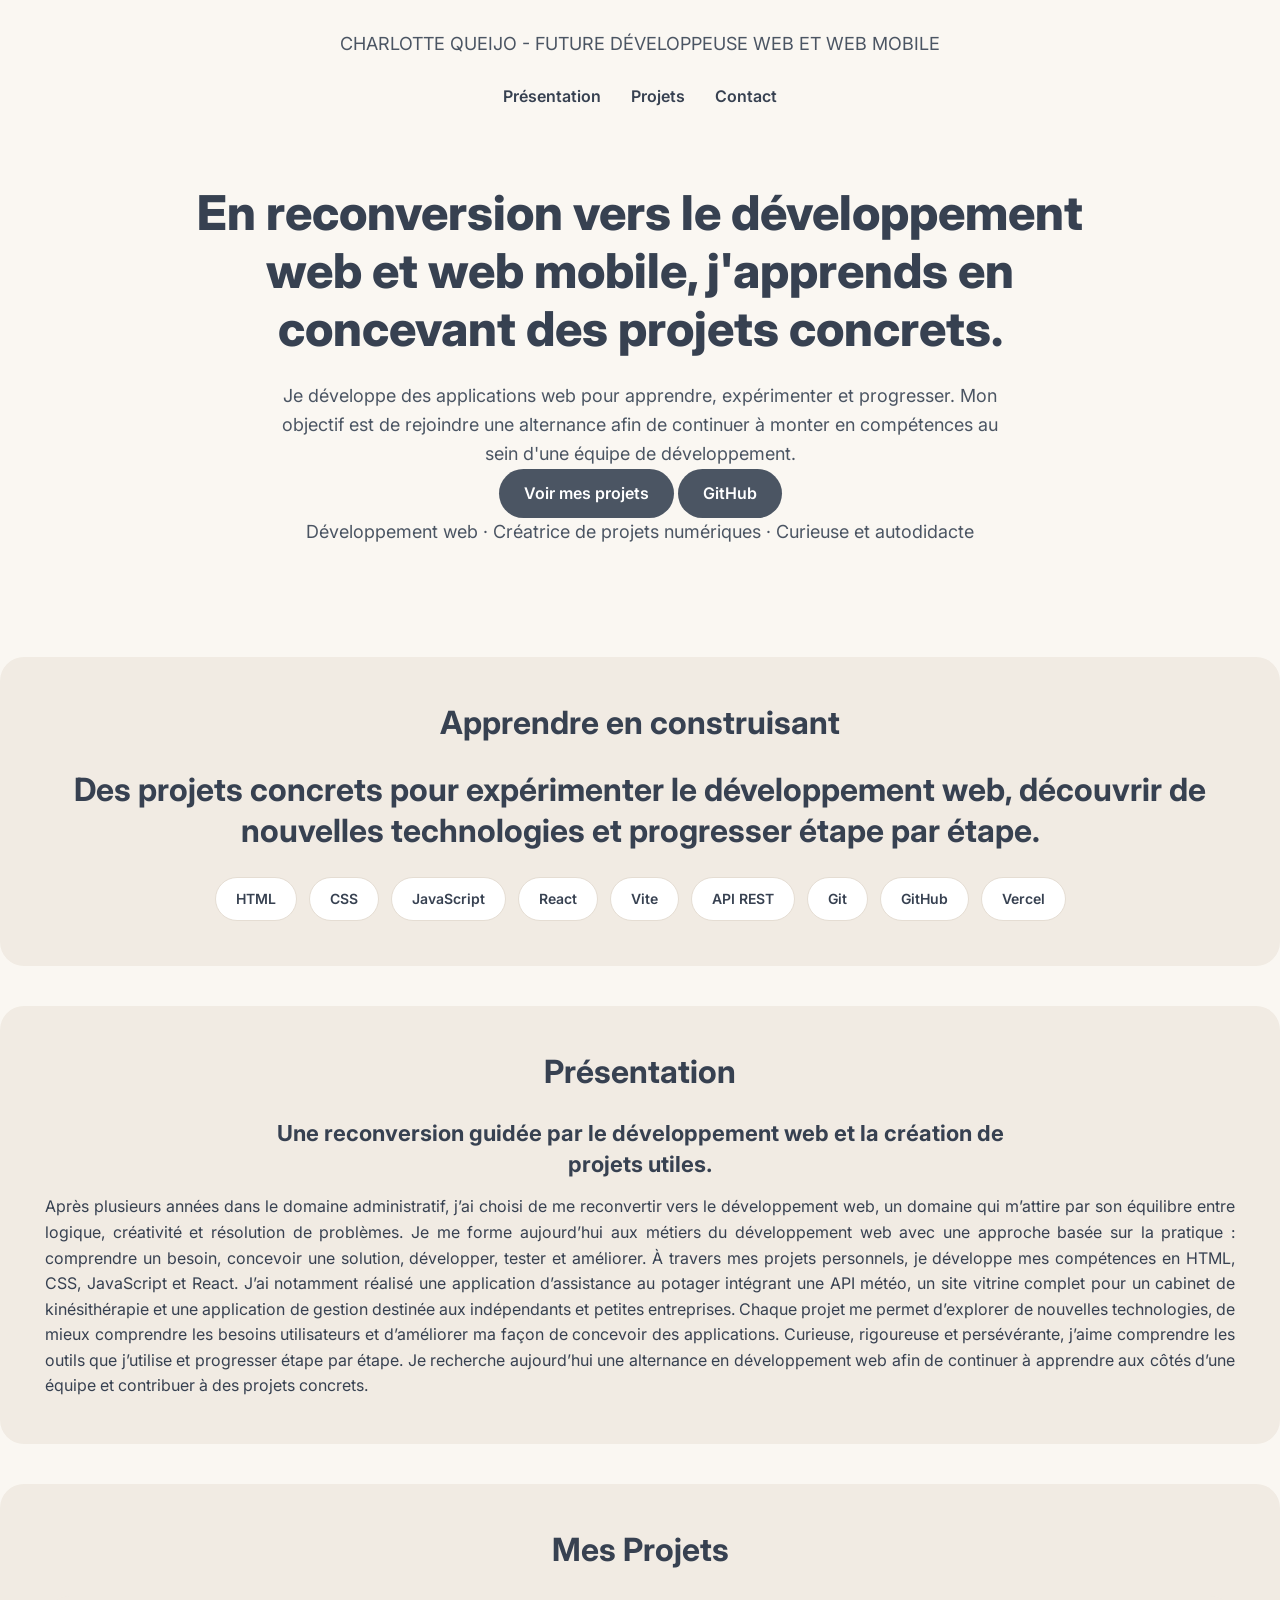
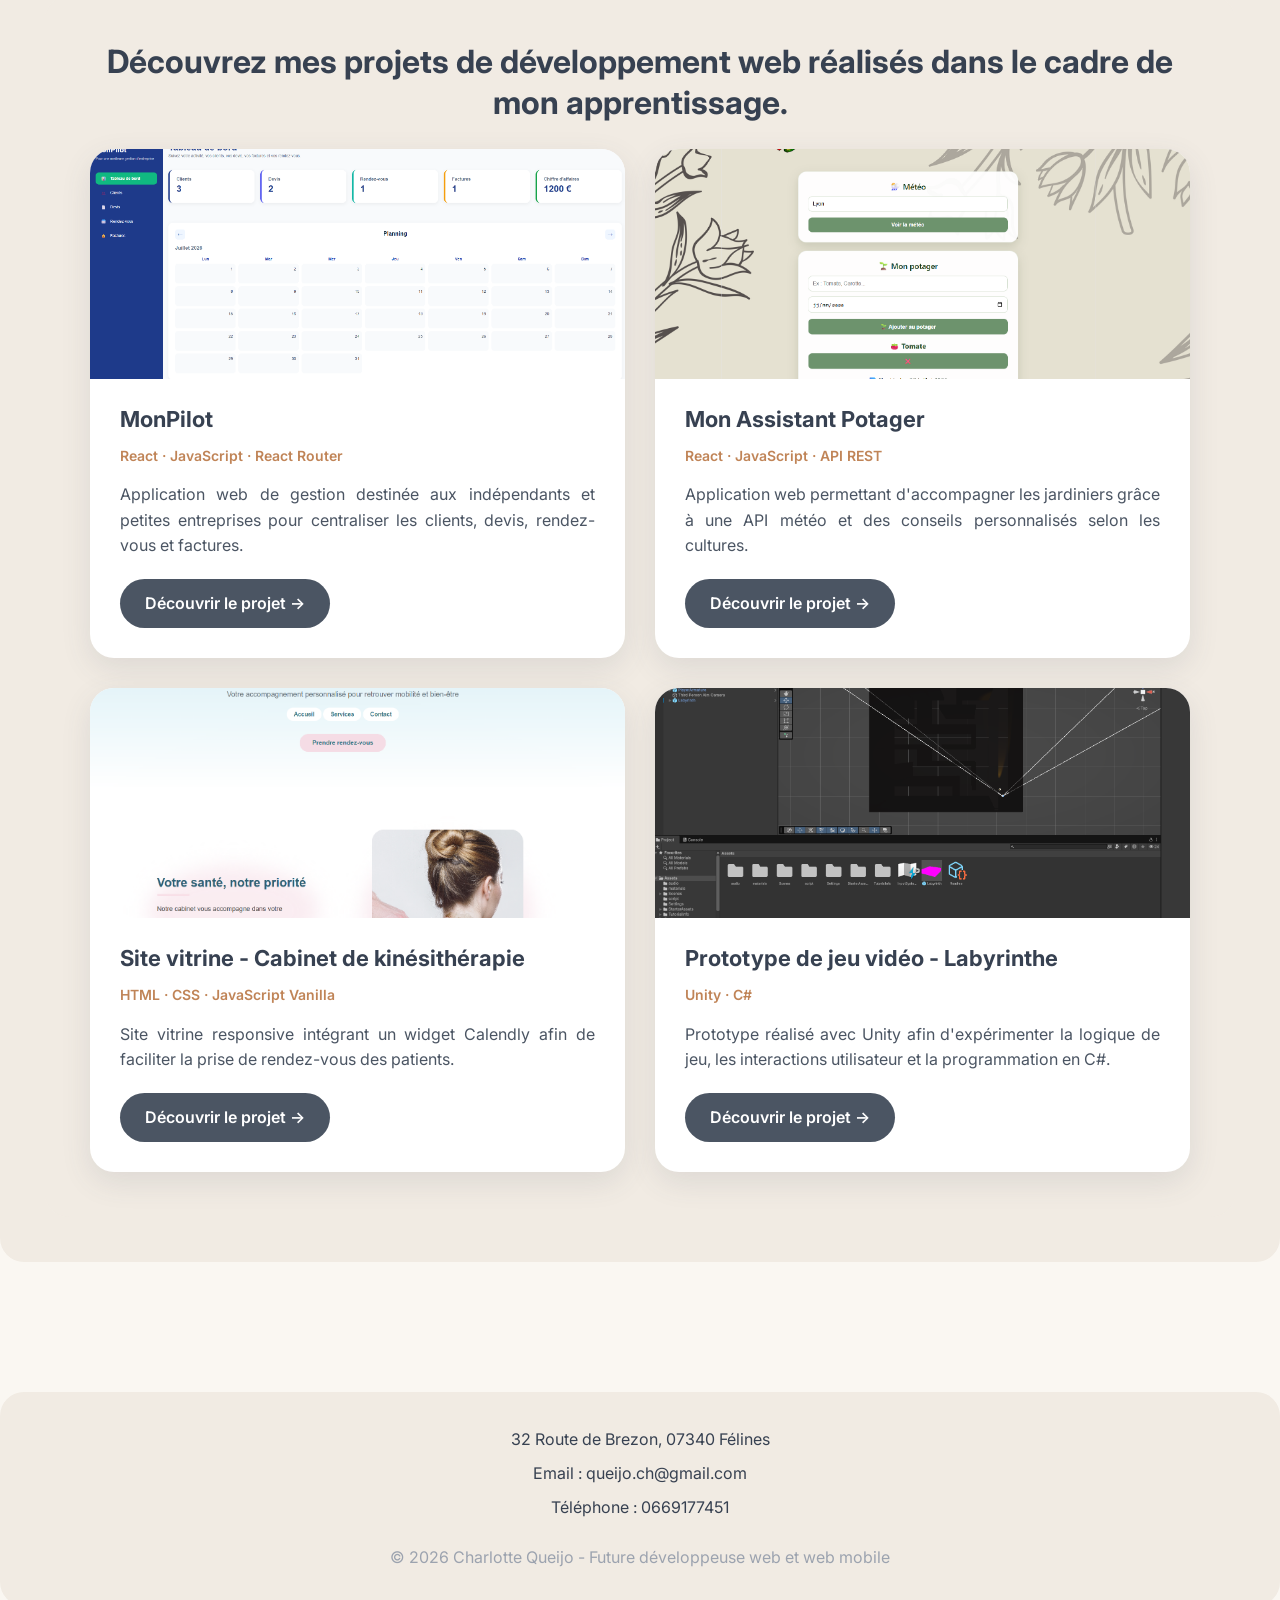
==== index.html @ d86f6876 "Création du portfolio développeuse web" ====
<!doctype html>

<html lang="fr">
  <head>
    <meta charset="UTF-8" />

    <meta name="viewport" content="width=device-width, initial-scale=1.0" />

    <link rel="preconnect" href="https://fonts.googleapis.com" />

    <link rel="preconnect" href="https://fonts.gstatic.com" crossorigin />

    <link
      href="https://fonts.googleapis.com/css2?family=Inter:wght@400;500;600;700;800&display=swap"
      rel="stylesheet"
    />

    <link rel="stylesheet" href="css/style.css" />

    <title>Charlotte Queijo | Développeuse web et web mobile</title>
  </head>

  <body>
    <header>
      <div class="container">
        <p>CHARLOTTE QUEIJO - FUTURE DÉVELOPPEUSE WEB ET WEB MOBILE</p>

        <nav>
          <a href="#presentation">Présentation</a>

          <a href="#projets">Projets</a>

          <a href="#contact">Contact</a>
        </nav>

        <h1>
          En reconversion vers le développement web et web mobile, j'apprends en
          concevant des projets concrets.
        </h1>

        <p>
          Je développe des applications web pour apprendre, expérimenter et
          progresser. Mon objectif est de rejoindre une alternance afin de
          continuer à monter en compétences au sein d'une équipe de
          développement.
        </p>

        <div>
          <a href="#projets" class="button"> Voir mes projets </a>

          <a href="https://github.com/queijoch-max" class="button"> GitHub </a>
        </div>

        <p>
          Développement web · Créatrice de projets numériques · Curieuse et
          autodidacte
        </p>
      </div>
    </header>

    <main>
      <section class="section">
        <h2>Apprendre en construisant</h2>

        <h2>
          Des projets concrets pour expérimenter le développement web, découvrir
          de nouvelles technologies et progresser étape par étape.
        </h2>

        <div class="skills">
          <span class="skill">HTML</span>
    <span class="skill">CSS</span>
    <span class="skill">JavaScript</span>
    <span class="skill">React</span>
    <span class="skill">Vite</span>
    <span class="skill">API REST</span>
    <span class="skill">Git</span>
    <span class="skill">GitHub</span>
    <span class="skill">Vercel</span>
        </div>
      </section>

      <section id="presentation" class="section">
        <h2>Présentation</h2>

        <h3>
          Une reconversion guidée par le développement web et la création de
          projets utiles.
        </h3>

        <p>
          Après plusieurs années dans le domaine administratif, j’ai choisi de me reconvertir vers le développement web, un domaine qui m’attire par son équilibre entre logique, créativité et résolution de problèmes.

Je me forme aujourd’hui aux métiers du développement web avec une approche basée sur la pratique : comprendre un besoin, concevoir une solution, développer, tester et améliorer.

À travers mes projets personnels, je développe mes compétences en HTML, CSS, JavaScript et React. J’ai notamment réalisé une application d’assistance au potager intégrant une API météo, un site vitrine complet pour un cabinet de kinésithérapie et une application de gestion destinée aux indépendants et petites entreprises.

Chaque projet me permet d’explorer de nouvelles technologies, de mieux comprendre les besoins utilisateurs et d’améliorer ma façon de concevoir des applications.

Curieuse, rigoureuse et persévérante, j’aime comprendre les outils que j’utilise et progresser étape par étape. Je recherche aujourd’hui une alternance en développement web afin de continuer à apprendre aux côtés d’une équipe et contribuer à des projets concrets.
        </p>
      </section>

      <section id="projets" class="section">
        <h2>Mes Projets</h2>


      <div class="projects">

  <section class="section-cartes">

    <h2>Découvrez mes projets de développement web réalisés dans le cadre de
          mon apprentissage.</h2>

    <div class="grille-cartes">

      <!-- ========================= -->
      <!-- MONPILOT -->
      <!-- ========================= -->

      <article class="carte">

        <img
          src="images/monpilot.png"
          alt="Capture d'écran de MonPilot"
          class="carte-image"
        />

        <h3>MonPilot</h3>

        <h4>
          React · JavaScript · React Router
        </h4>

        <p>
          Application web de gestion destinée aux indépendants et petites
          entreprises pour centraliser les clients, devis, rendez-vous et
          factures.
        </p>

        <a href="monpilot.html" class="button">
          Découvrir le projet →
        </a>

      </article>


      <!-- ========================= -->
      <!-- ASSISTANT POTAGER -->
      <!-- ========================= -->

      <article class="carte">

        <img
          src="images/monassistantpotager.png"
          alt="Capture d'écran de Mon Assistant Potager"
          class="carte-image"
        />

        <h3>Mon Assistant Potager</h3>

        <h4>
          React · JavaScript · API REST
        </h4>

        <p>
          Application web permettant d'accompagner les jardiniers grâce à une
          API météo et des conseils personnalisés selon les cultures.
        </p>

        <a href="assistantpotager.html" class="button">
          Découvrir le projet →
        </a>

      </article>


      <!-- ========================= -->
      <!-- SITE KINÉ -->
      <!-- ========================= -->

      <article class="carte">

        <img
          src="images/sitekine.png"
          alt="Capture d'écran du site vitrine du cabinet de kinésithérapie"
          class="carte-image"
        />

        <h3>Site vitrine - Cabinet de kinésithérapie</h3>

        <h4>
          HTML · CSS · JavaScript Vanilla
        </h4>

        <p>
          Site vitrine responsive intégrant un widget Calendly afin de faciliter
          la prise de rendez-vous des patients.
        </p>

        <a href="sitekine.html" class="button">
          Découvrir le projet →
        </a>

      </article>


      <!-- ========================= -->
      <!-- UNITY -->
      <!-- ========================= -->

      <article class="carte">

        <img
          src="images/jeulabyrinthe.png"
          alt="Capture d'écran du prototype de jeu vidéo Unity"
          class="carte-image"
        />

        <h3>Prototype de jeu vidéo - Labyrinthe</h3>

        <h4>
          Unity · C#
        </h4>

        <p>
          Prototype réalisé avec Unity afin d'expérimenter la logique de jeu,
          les interactions utilisateur et la programmation en C#.
        </p>

        <a href="prototypejeuvideounity.html" class="button">
          Découvrir le projet →
        </a>

      </article>

    </div>

  </section>

</div>
    </main>

    <footer id="contact">
      <div class="footer-contact">
        <p>32 Route de Brezon, 07340 Félines</p>

        <p>Email : queijo.ch@gmail.com</p>

        <p>Téléphone : 0669177451</p>
      </div>

      <div class="footer-info">
        <p>© 2026 Charlotte Queijo - Future développeuse web et web mobile</p>
      </div>
    </footer>

    <script src="js/script.js"></script>
  </body>
</html>
---- css/style.css ----
/* ==============================
   VARIABLES - BEIGE MODERNE
============================== */

:root {
  --background: #faf7f2;

  --section: #f1ebe3;

  --card: #ffffff;

  --primary: #4b5563;

  --accent: #c08457;

  --secondary: #9ca3af;

  --text: #374151;

  --border: #e5ddd3;

  --radius: 24px;

  --shadow: 0 10px 30px rgba(75, 85, 99, 0.12);
}

/* ==============================
   RESET
============================== */

* {
  margin: 0;

  padding: 0;

  box-sizing: border-box;
}

html {
  scroll-behavior: smooth;
}

body {
  font-family: "Inter", Arial, sans-serif;

  background: var(--background);

  color: var(--text);

  line-height: 1.6;

  font-size: 16px;
}

/* ==============================
   GLOBAL
============================== */

.container {
  width: 90%;

  max-width: 1200px;

  margin: auto;
}

main {
  padding: 40px 0;
}

img {
  max-width: 100%;

  display: block;
}

/* ==============================
   TITRES
============================== */

h1 {
  font-size: 48px;

  font-weight: 800;

  line-height: 1.2;

  color: var(--text);

  margin-bottom: 25px;
}

h2 {
  font-size: 32px;

  font-weight: 700;

  line-height: 1.3;

  color: var(--text);

  margin-bottom: 25px;
}

h3 {
  font-size: 22px;

  font-weight: 700;

  line-height: 1.4;

  color: var(--text);

  margin-bottom: 15px;
}

h4 {
  font-size: 14px;

  font-weight: 600;

  color: var(--accent);

  margin-bottom: 15px;
}

/* ==============================
   TITRES DE SECTIONS CENTRÉS
============================== */

.section > h2,
.section-cartes > h2,
.article-projets > h2 {
  text-align: center;
}

/* Sous-titres d'introduction des sections */

.section > h3,
.section-cartes > h3 {
  text-align: center;

  max-width: 750px;

  margin-left: auto;

  margin-right: auto;
}

/* ==============================
   TITRES HEADER
============================== */

header h1 {
  max-width: 900px;
}

header h5 {
  font-size: 14px;

  font-weight: 700;

  letter-spacing: 1px;

  text-transform: uppercase;

  color: var(--secondary);

  margin-bottom: 20px;
}

/* Texte justifié de la présentation */

.section p {
  text-align: justify;
}

/* ==============================
   LIENS
============================== */

a {
  text-decoration: none;

  color: var(--text);

  transition: 0.3s;
}

a:hover {
  color: var(--accent);
}

/* ==============================
   NAVIGATION
============================== */

nav {
  display: flex;

  gap: 30px;

  padding: 25px 0;

  margin-bottom: 50px;
}

nav a {
  font-weight: 600;
}

/* ==============================
   HEADER
============================== */

header {
  padding: 30px 0;
}

header p {
  max-width: 750px;

  font-size: 18px;

  color: #4b5563;
}

header h5 {
  font-size: 14px;

  letter-spacing: 1px;

  text-transform: uppercase;

  color: var(--secondary);

  margin-bottom: 20px;
}

/* ==============================
   SECTIONS
============================== */

.section {
  background: var(--section);

  border-radius: var(--radius);

  padding: 45px;

  margin: 40px 0;
}

/* ==============================
   COMPETENCES / SKILLS
============================== */

.skills {
  display: flex;

  flex-wrap: wrap;

  justify-content: center;

  align-items: center;

  gap: 12px;

  width: 100%;

  margin: 25px auto 0;
}

.skill {
  background: var(--card);

  border: 1px solid var(--border);

  color: var(--text);

  padding: 10px 20px;

  border-radius: 50px;

  font-size: 14px;

  font-weight: 600;

  transition: 0.3s;
}

.skill:hover {
  background: var(--accent);

  color: white;

  transform: translateY(-3px);
}
/* ==============================
   CARTES PROJETS
============================== */

.section-cartes {
  background: var(--section);

  border-radius: var(--radius);

  padding: 45px;
}

.grille-cartes {
  display: grid;

  grid-template-columns: repeat(2, 1fr);

  gap: 30px;
}

.carte {
  background: var(--card);

  border-radius: var(--radius);

  overflow: hidden;

  box-shadow: var(--shadow);

  transition: 0.3s;
}

.carte:hover {
  transform: translateY(-8px);
}

.carte-image {
  width: 100%;

  height: 230px;

  object-fit: cover;
}

.carte h3 {
  margin: 25px 30px 10px;
}

.carte h4 {
  margin: 0 30px 15px;
}

.carte p {
  margin: 0 30px 20px;

  color: #4b5563;
}

.carte .button {
  margin: 0 30px 30px;
}

/* ==============================
   PAGES PROJETS
============================== */

.article-projets {
  background: var(--section);

  border-radius: var(--radius);

  padding: 45px;
}

.article-video {
  margin: 35px 0;
}

.article-video video {
  width: 100%;

  max-height: 600px;

  border-radius: var(--radius);
}

.article-content {
  background: var(--card);

  padding: 40px;

  border-radius: var(--radius);
}

.article-content ul {
  margin: 20px 0 25px 25px;
}

.article-content li {
  margin-bottom: 10px;
}

/* ==============================
   BOUTONS
============================== */

.button {
  display: inline-block;

  padding: 12px 25px;

  background: var(--primary);

  color: white;

  border-radius: 50px;

  font-weight: 600;

  transition: 0.3s;
}

.button:hover {
  background: var(--accent);

  color: white;

  transform: translateY(-3px);
}

/* ==============================
   FOOTER
============================== */

footer {
  background: var(--section);

  border-radius: var(--radius);

  padding: 35px;

  margin-top: 50px;

  text-align: center;
}

.footer-contact p {
  margin-bottom: 8px;
}

.footer-info {
  margin-top: 25px;

  color: var(--secondary);
}

/* ==============================
   RESPONSIVE
============================== */

@media (max-width: 900px) {
  h1 {
    font-size: 36px;
  }

  h2 {
    font-size: 28px;
  }

  .grille-cartes {
    grid-template-columns: 1fr;
  }
}

@media (max-width: 600px) {
  .section,
  .section-cartes,
  .article-projets {
    padding: 25px;
  }

  .article-content {
    padding: 25px;
  }

  nav {
    flex-direction: column;

    gap: 15px;
  }

  .carte-image {
    height: 180px;
  }
}
/* ==============================
   HEADER ACCUEIL
============================== */

header .container {
  text-align: center;
}

header h1 {
  max-width: 900px;
  margin-left: auto;
  margin-right: auto;
}

header p {
  max-width: 750px;
  margin-left: auto;
  margin-right: auto;
}

header nav {
  justify-content: center;
}

header h5 {
  text-align: center;
}
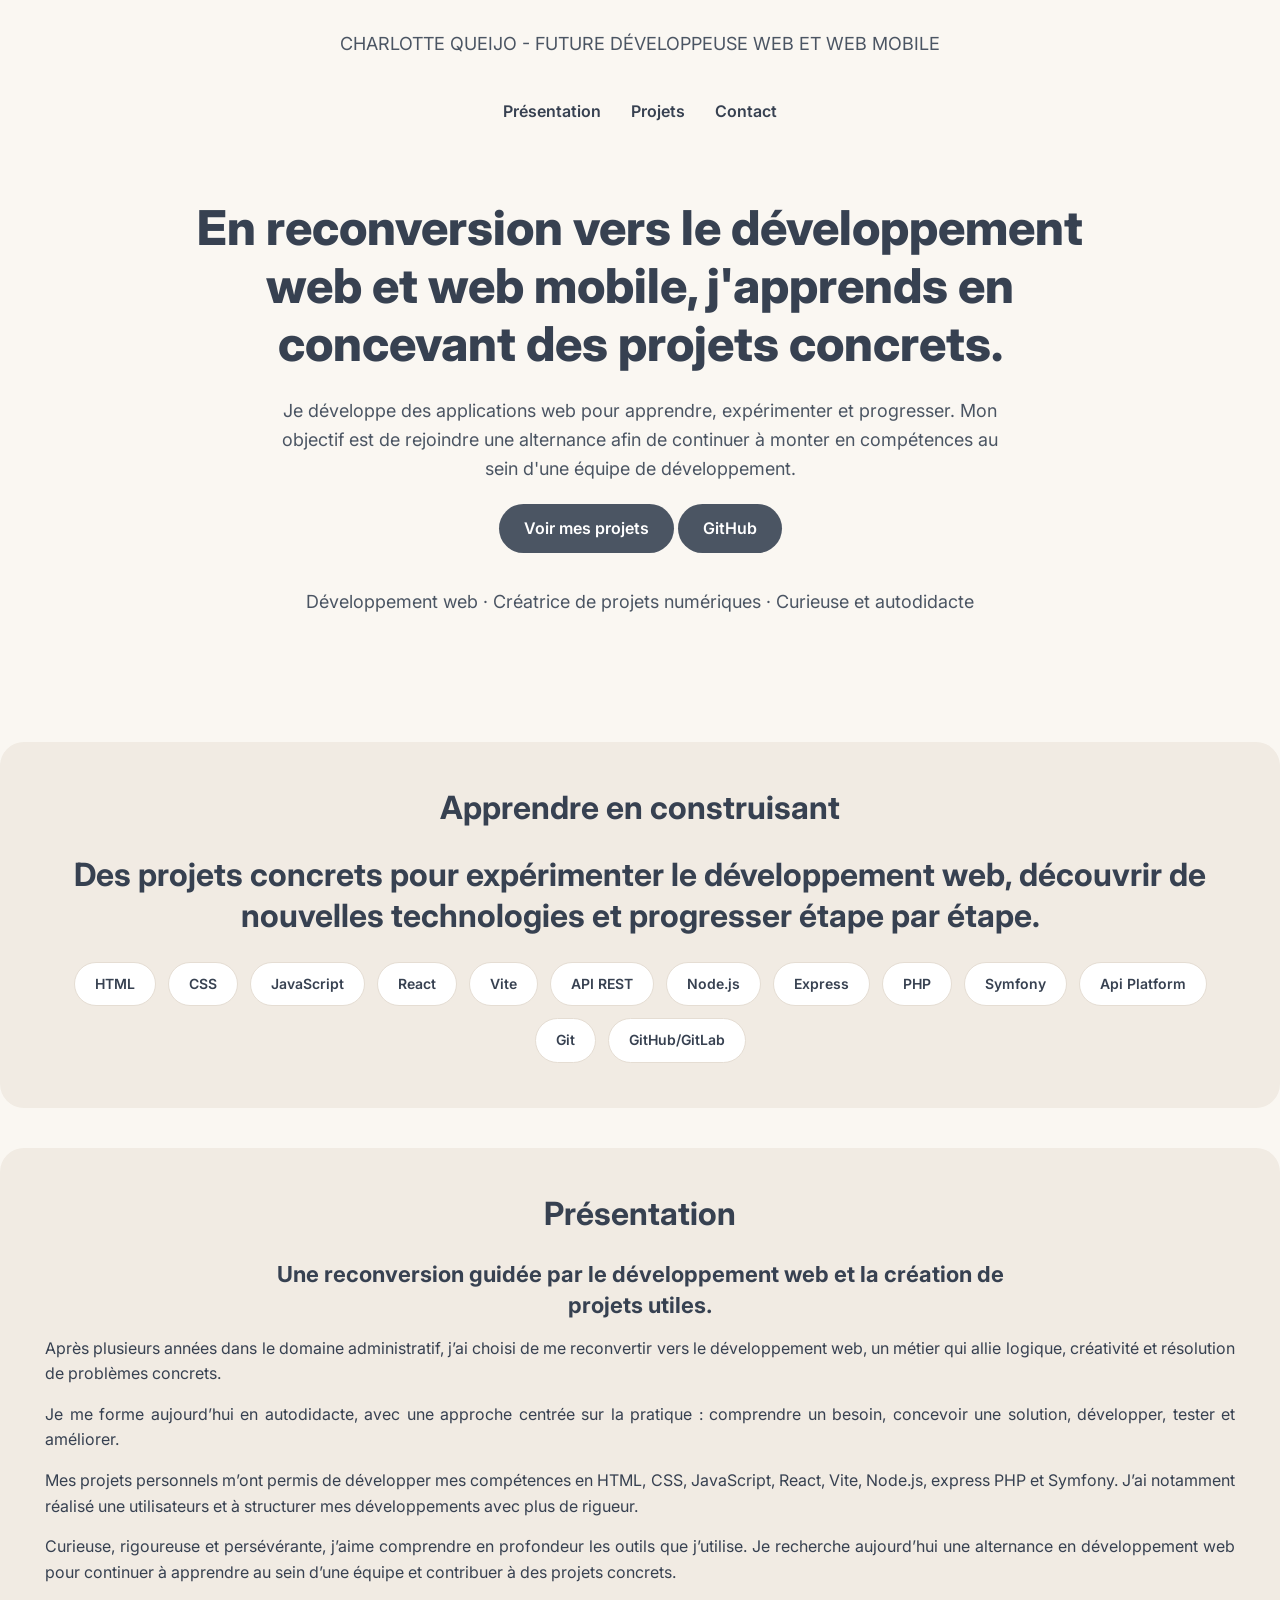
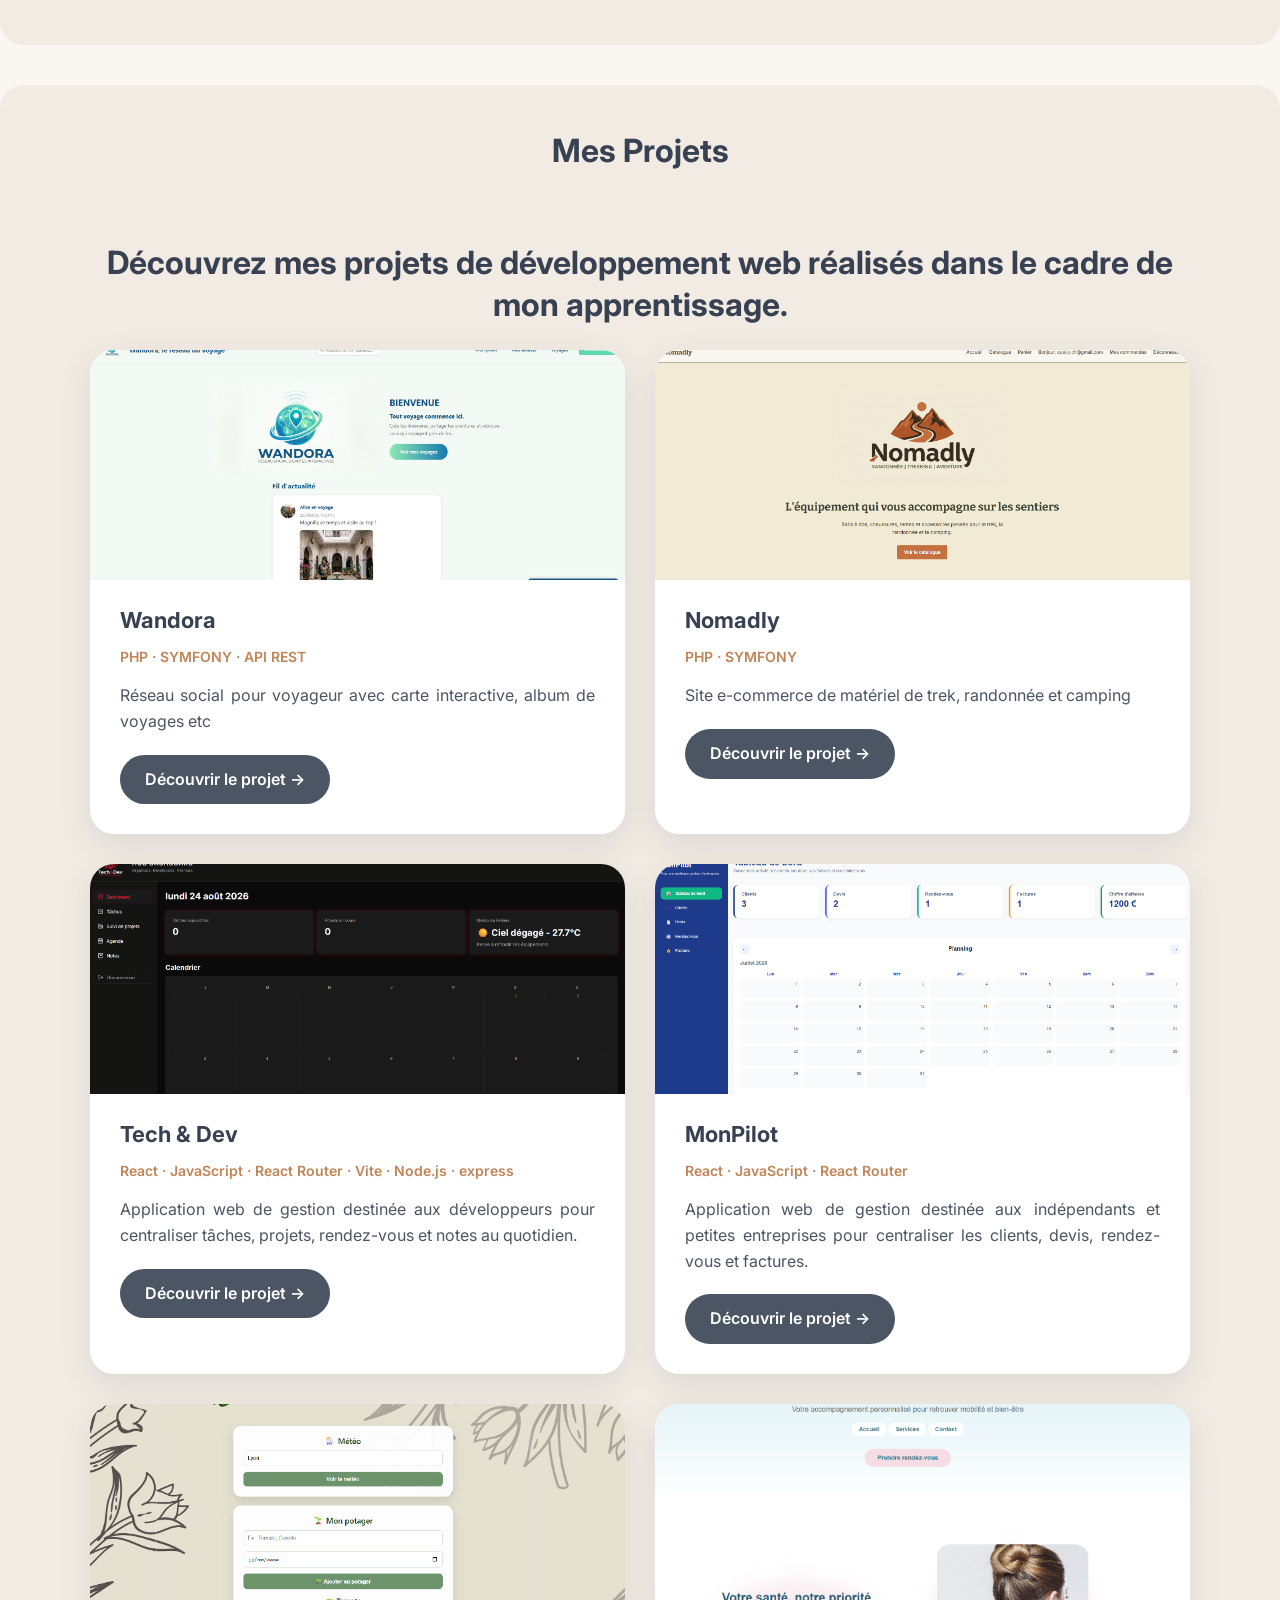
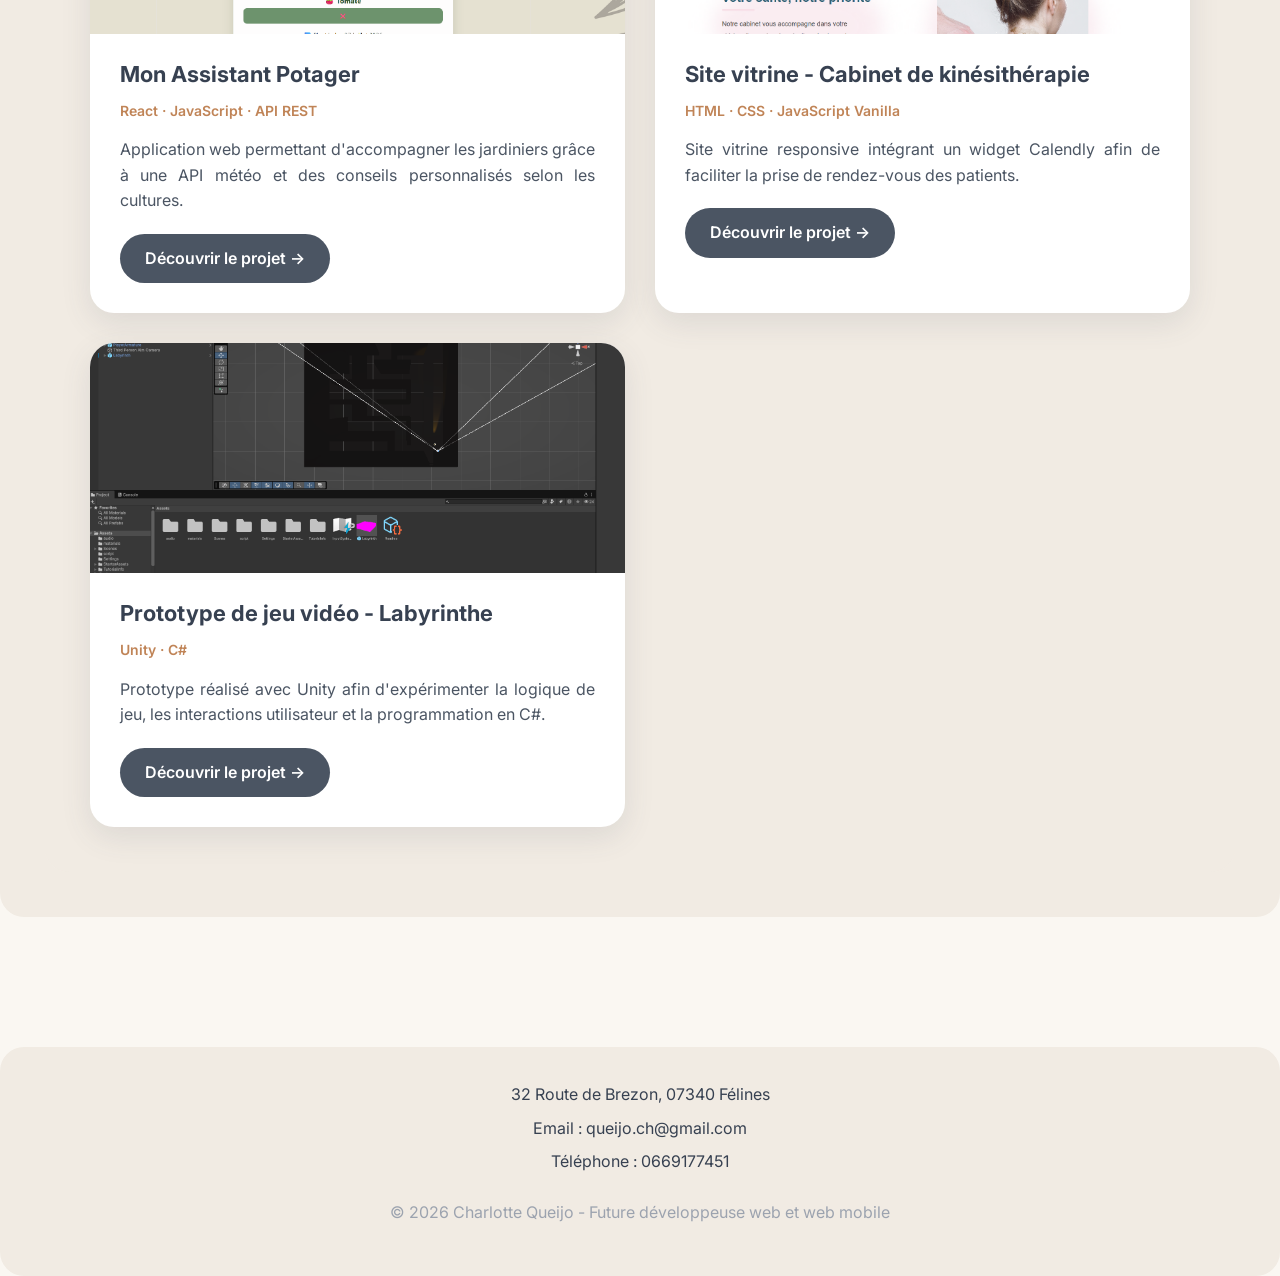
==== commit db2d0ba2: "Ajout des projets Wandora, Nomadly, Tech&Dev + corrections CSS, modification README" ====
--- a/index.html
+++ b/index.html
@@ -45,7 +45,7 @@
           développement.
         </p>
 
-        <div>
+        <div class="hero-actions">
           <a href="#projets" class="button"> Voir mes projets </a>
 
           <a href="https://github.com/queijoch-max" class="button"> GitHub </a>
@@ -74,9 +74,13 @@
     <span class="skill">React</span>
     <span class="skill">Vite</span>
     <span class="skill">API REST</span>
+    <span class="skill">Node.js</span>
+    <span class="skill">Express</span>
+    <span class="skill">PHP</span>
+    <span class="skill">Symfony</span>
+    <span class="skill">Api Platform</span>
     <span class="skill">Git</span>
-    <span class="skill">GitHub</span>
-    <span class="skill">Vercel</span>
+    <span class="skill">GitHub/GitLab</span>
         </div>
       </section>
 
@@ -88,17 +92,30 @@
           projets utiles.
         </h3>
 
-        <p>
-          Après plusieurs années dans le domaine administratif, j’ai choisi de me reconvertir vers le développement web, un domaine qui m’attire par son équilibre entre logique, créativité et résolution de problèmes.
-
-Je me forme aujourd’hui aux métiers du développement web avec une approche basée sur la pratique : comprendre un besoin, concevoir une solution, développer, tester et améliorer.
-
-À travers mes projets personnels, je développe mes compétences en HTML, CSS, JavaScript et React. J’ai notamment réalisé une application d’assistance au potager intégrant une API météo, un site vitrine complet pour un cabinet de kinésithérapie et une application de gestion destinée aux indépendants et petites entreprises.
-
-Chaque projet me permet d’explorer de nouvelles technologies, de mieux comprendre les besoins utilisateurs et d’améliorer ma façon de concevoir des applications.
-
-Curieuse, rigoureuse et persévérante, j’aime comprendre les outils que j’utilise et progresser étape par étape. Je recherche aujourd’hui une alternance en développement web afin de continuer à apprendre aux côtés d’une équipe et contribuer à des projets concrets.
-        </p>
+       <p>
+  Après plusieurs années dans le domaine administratif, j’ai choisi de me
+  reconvertir vers le développement web, un métier qui allie logique,
+  créativité et résolution de problèmes concrets.
+</p>
+
+<p>
+  Je me forme aujourd’hui en autodidacte, avec une approche centrée sur la
+  pratique : comprendre un besoin, concevoir une solution, développer,
+  tester et améliorer.
+</p>
+
+<p>
+  Mes projets personnels m’ont permis de développer mes compétences en
+  HTML, CSS, JavaScript, React, Vite, Node.js, express PHP et Symfony. J’ai notamment réalisé une
+  utilisateurs et à structurer mes développements avec plus de rigueur.
+</p>
+
+<p>
+  Curieuse, rigoureuse et persévérante, j’aime comprendre en profondeur les
+  outils que j’utilise. Je recherche aujourd’hui une alternance en
+  développement web pour continuer à apprendre au sein d’une équipe et
+  contribuer à des projets concrets.
+</p>
       </section>
 
       <section id="projets" class="section">
@@ -112,7 +129,92 @@
     <h2>Découvrez mes projets de développement web réalisés dans le cadre de
           mon apprentissage.</h2>
 
-    <div class="grille-cartes">
+
+                <div class="grille-cartes">
+
+      <!-- ========================= -->
+      <!-- WANDORA -->
+      <!-- ========================= -->
+
+      <article class="carte">
+
+        <img
+          src="images/wandora.png"
+          alt="Capture d'écran de Wandora"
+          class="carte-image"
+        />
+
+        <h3>Wandora</h3>
+
+        <h4>
+          PHP · SYMFONY · API REST
+        </h4>
+
+        <p>
+          Réseau social pour voyageur avec carte interactive, album de voyages etc
+        </p>
+
+        <a href="wandora.html" class="button">
+          Découvrir le projet →
+        </a>
+
+      </article>
+
+      <!-- ========================= -->
+      <!-- NOMADLY -->
+      <!-- ========================= -->
+
+      <article class="carte">
+
+        <img
+          src="images/nomadly.png"
+          alt="Capture d'écran de Nomadly"
+          class="carte-image"
+        />
+
+        <h3>Nomadly</h3>
+
+        <h4>
+          PHP · SYMFONY
+        </h4>
+
+        <p>
+          Site e-commerce de matériel de trek, randonnée et camping
+        </p>
+
+        <a href="nomadly.html" class="button">
+          Découvrir le projet →
+        </a>
+
+      </article>
+
+      <!-- ========================= -->
+      <!-- TECH&DEV -->
+      <!-- ========================= -->
+
+      <article class="carte">
+
+        <img
+          src="images/tech&dev.png"
+          alt="Capture d'écran de Tech & Dev"
+          class="carte-image"
+        />
+
+        <h3>Tech & Dev</h3>
+
+        <h4>
+          React · JavaScript · React Router · Vite · Node.js · express
+        </h4>
+
+        <p>
+          Application web de gestion destinée aux développeurs pour centraliser tâches, projets, rendez-vous et notes au quotidien.
+        </p>
+
+        <a href="tech&dev.html" class="button">
+          Découvrir le projet →
+        </a>
+
+      </article>
 
       <!-- ========================= -->
       <!-- MONPILOT -->
--- a/css/style.css
+++ b/css/style.css
@@ -121,6 +121,14 @@
 
   color: var(--accent);
 
+  margin-bottom: 15px;
+}
+
+/* ==============================
+   TEXTE
+============================== */
+
+p {
   margin-bottom: 15px;
 }
 
@@ -237,6 +245,10 @@
   margin-bottom: 20px;
 }
 
+.hero-actions {
+  margin: 20px 0 35px;
+}
+
 /* ==============================
    SECTIONS
 ============================== */
@@ -388,6 +400,16 @@
   padding: 40px;
 
   border-radius: var(--radius);
+}
+
+.article-content h3 {
+  margin-top: 35px;
+
+  margin-bottom: 20px;
+}
+
+.article-content h3:first-child {
+  margin-top: 0;
 }
 
 .article-content ul {
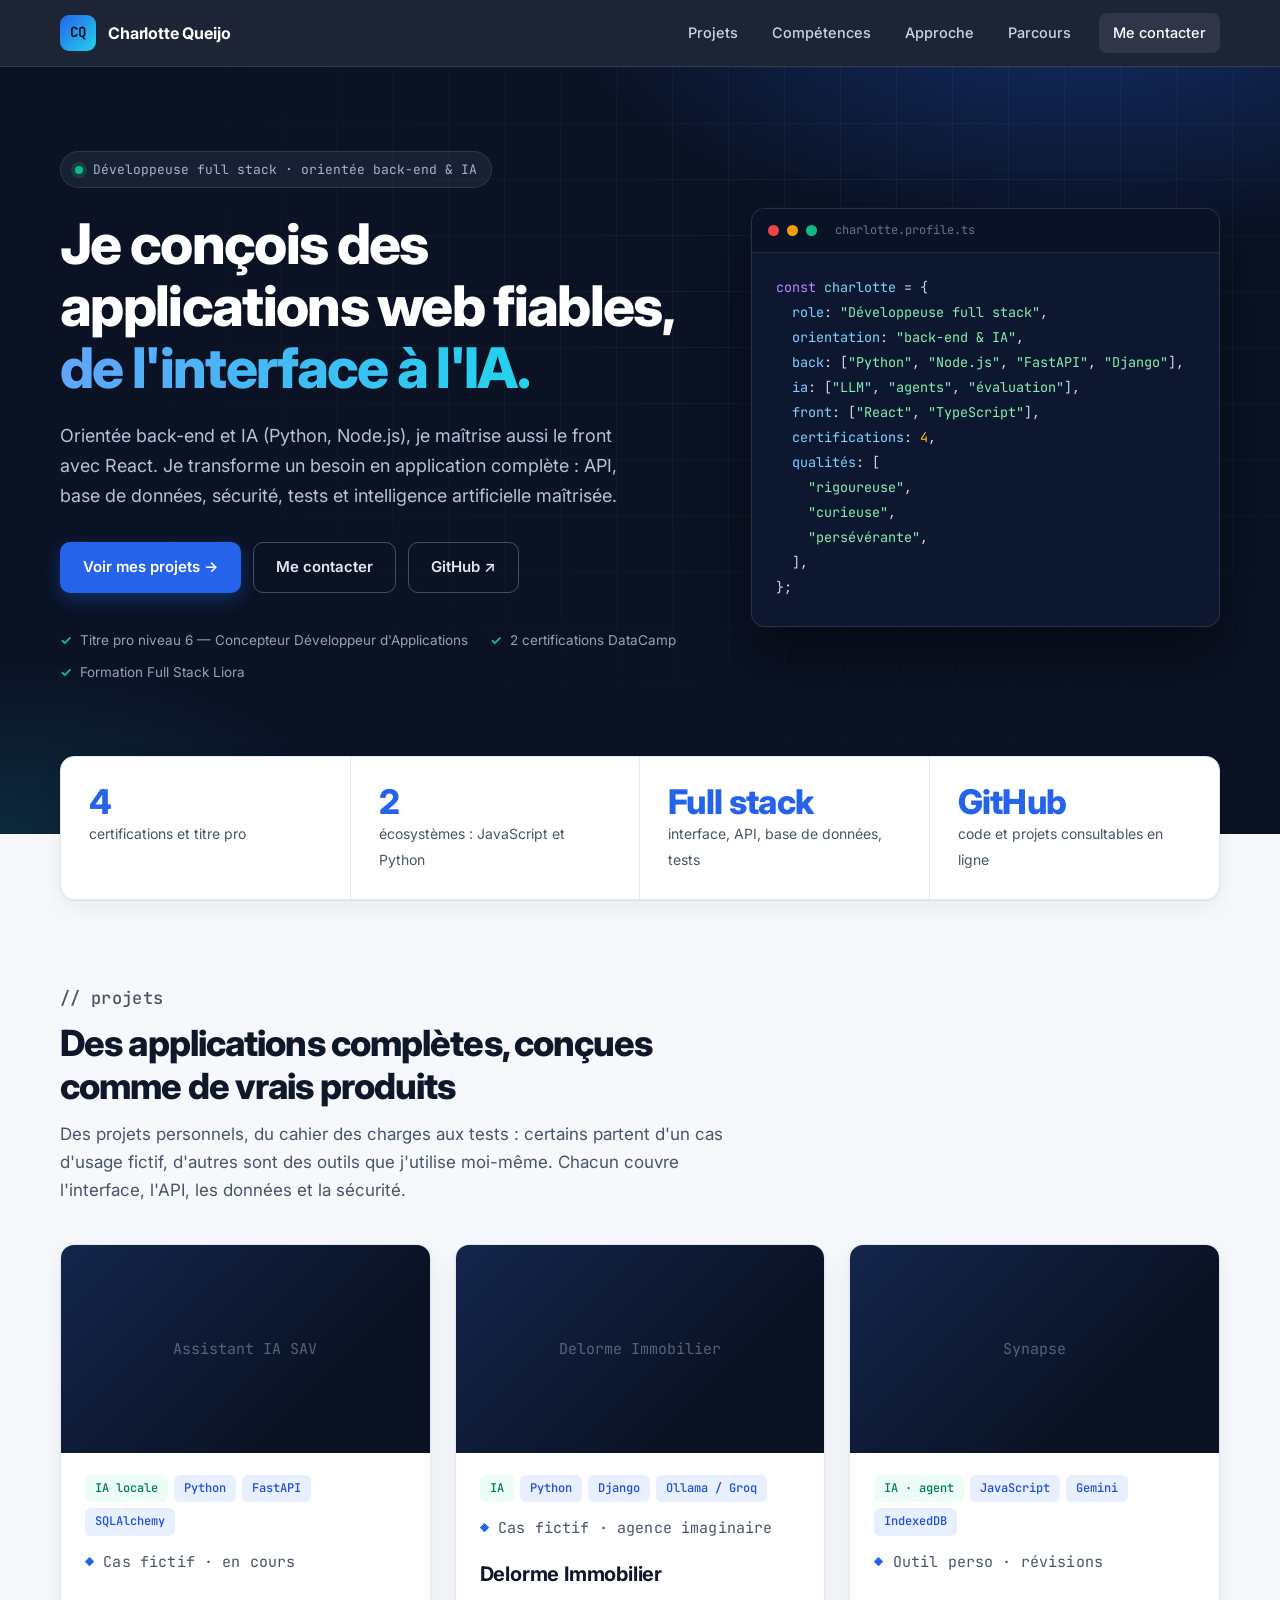
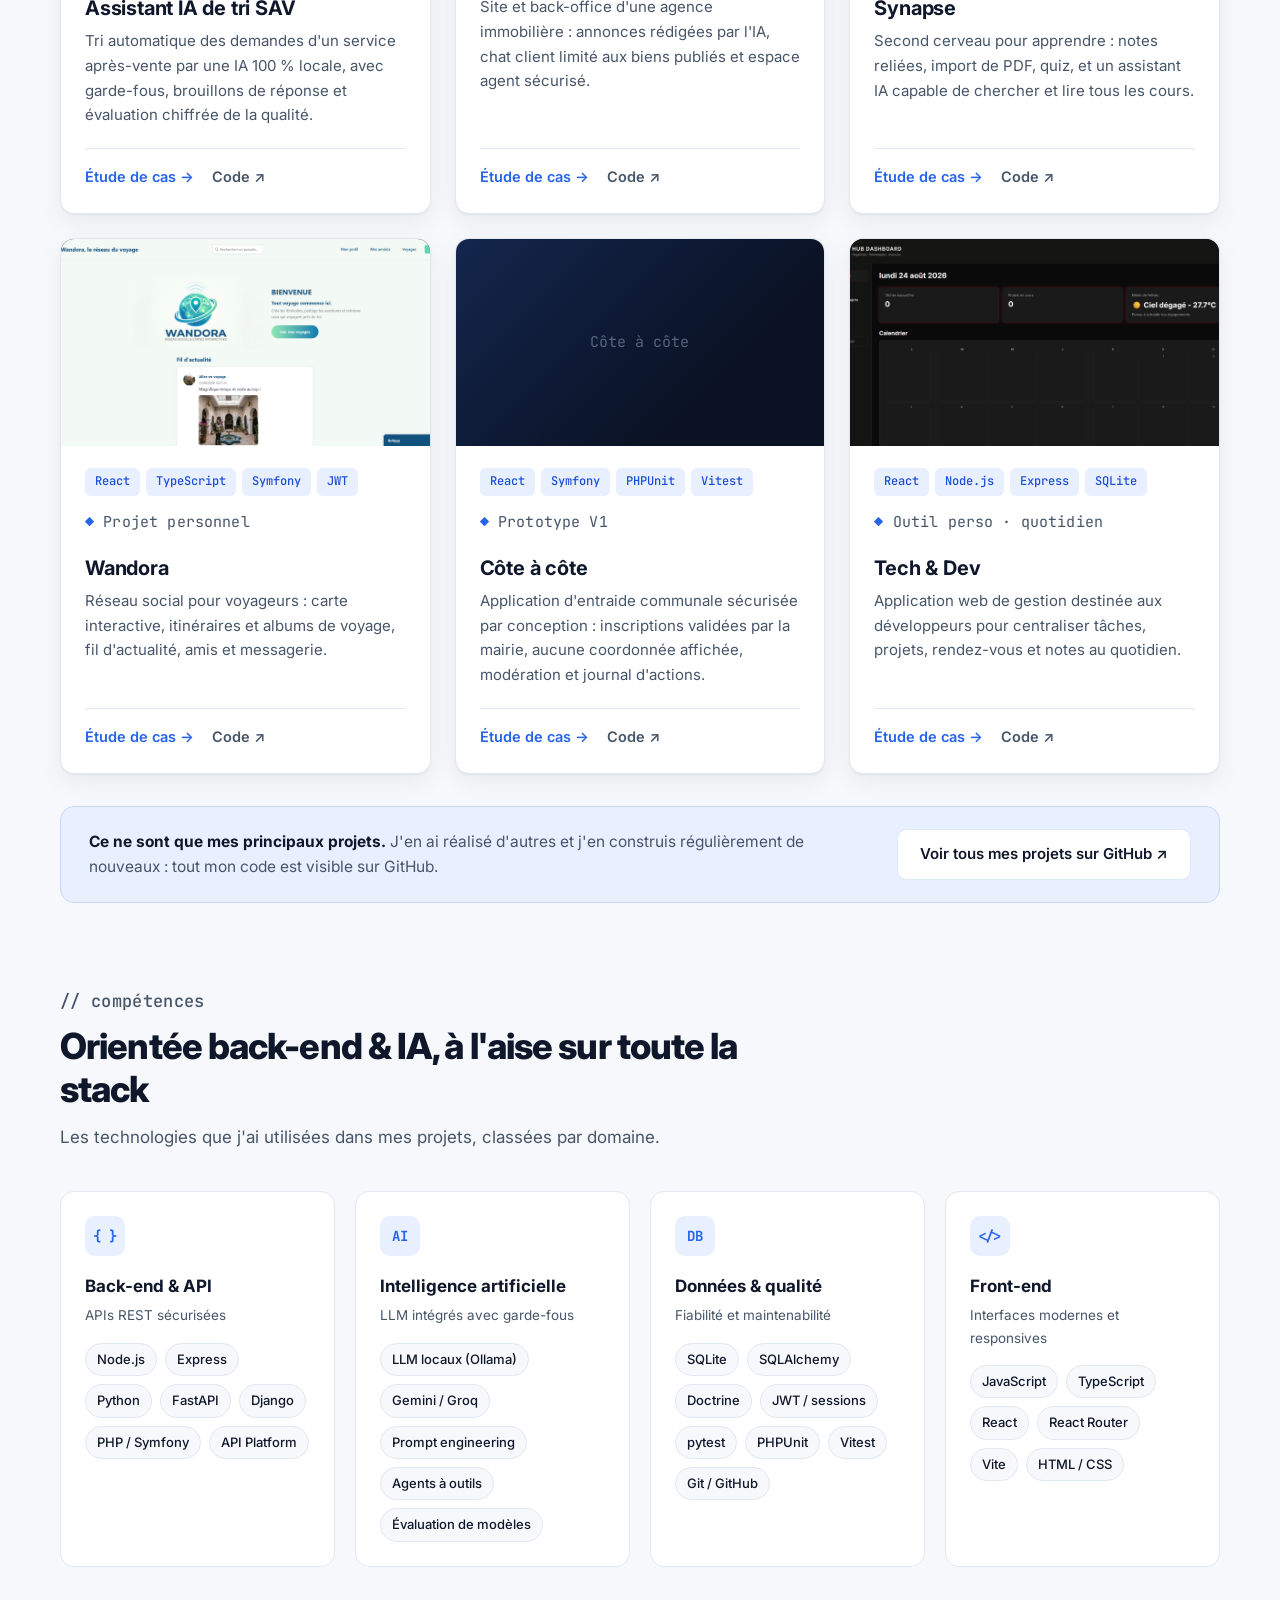
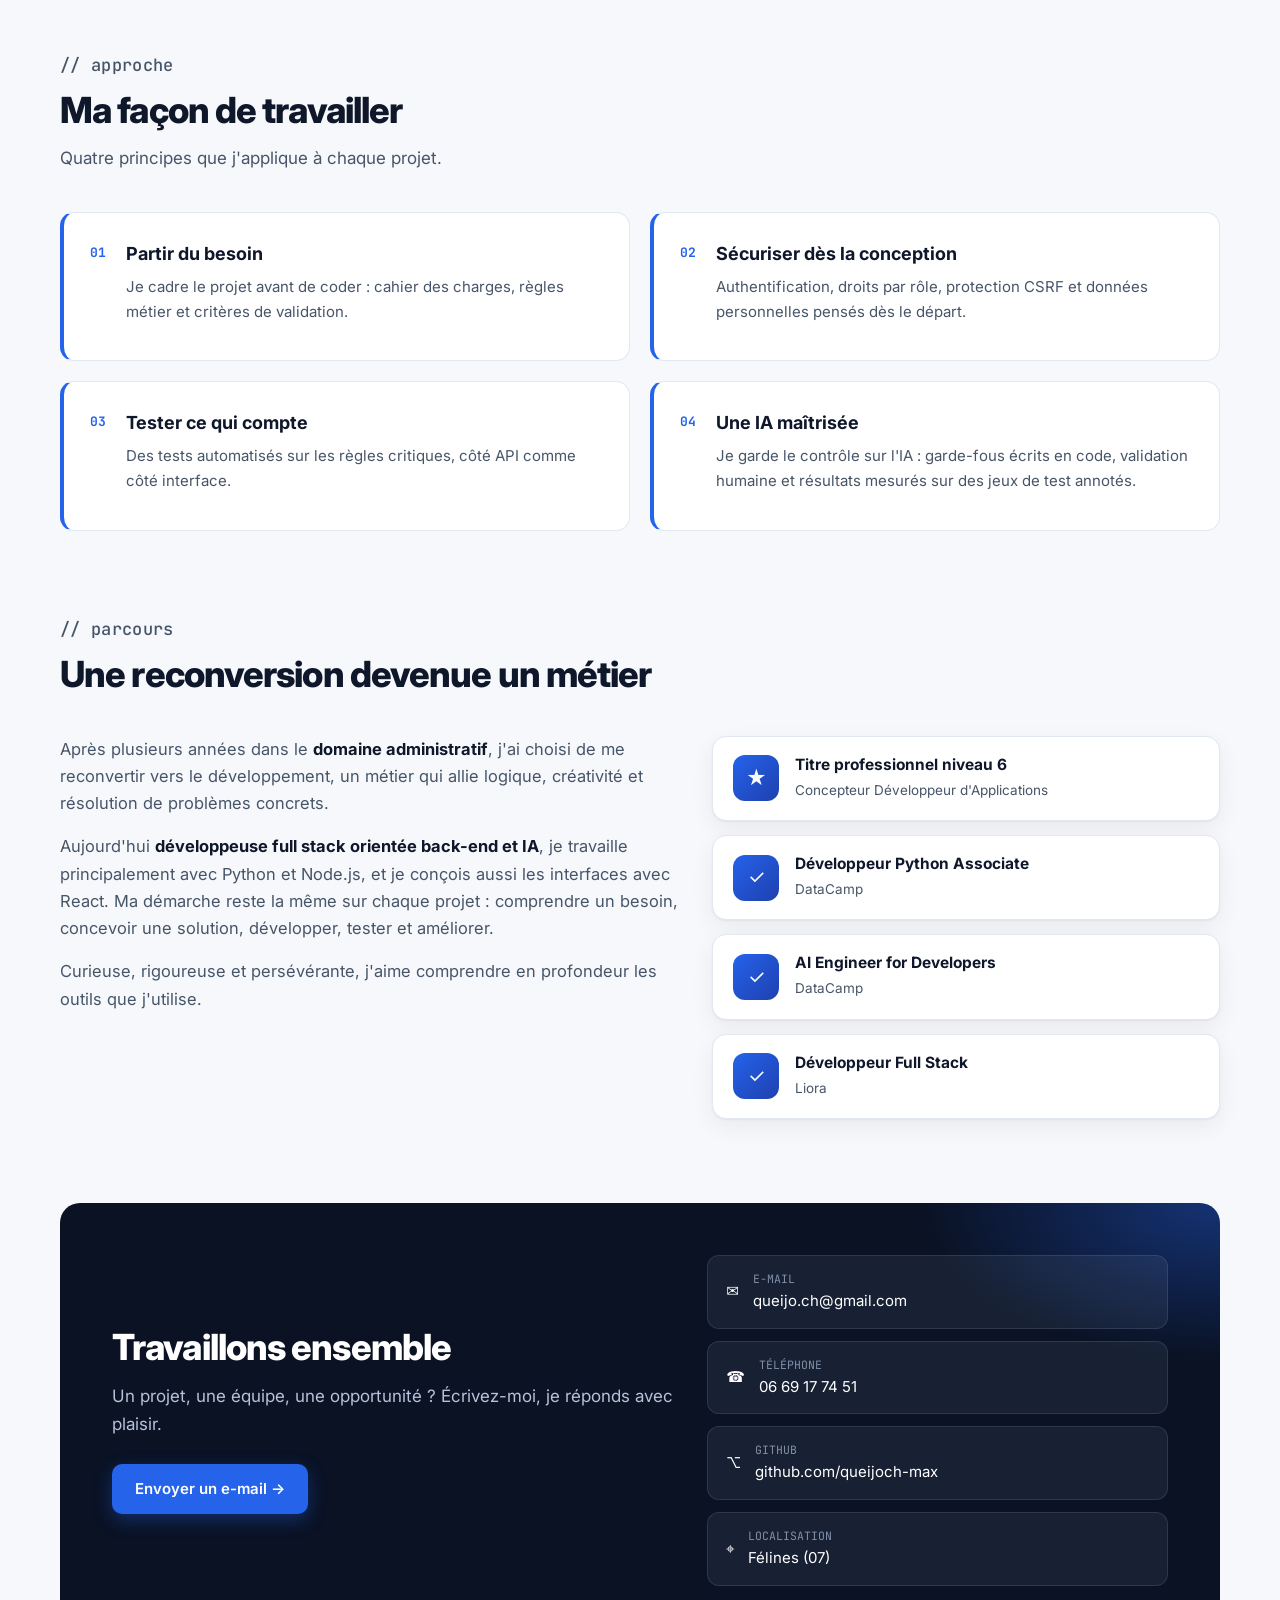
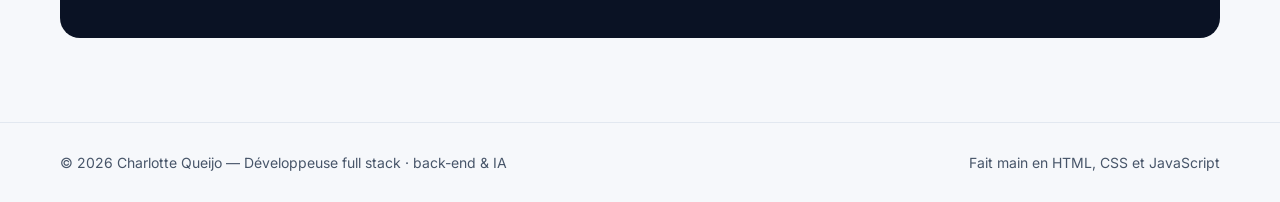
==== commit 011e834c: "portfolio a jour + disign modifier" ====
--- a/index.html
+++ b/index.html
@@ -3,357 +3,630 @@
 <html lang="fr">
   <head>
     <meta charset="UTF-8" />
-
     <meta name="viewport" content="width=device-width, initial-scale=1.0" />
+    <meta
+      name="description"
+      content="Portfolio de Charlotte Queijo, développeuse full stack orientée back-end et IA : Python, Node.js, React. Projets Wandora, Côte à côte, assistant IA de tri SAV, Delorme Immobilier, Tech & Dev et Synapse."
+    />
+    <meta name="theme-color" content="#0a1224" />
 
     <link rel="preconnect" href="https://fonts.googleapis.com" />
-
     <link rel="preconnect" href="https://fonts.gstatic.com" crossorigin />
-
     <link
-      href="https://fonts.googleapis.com/css2?family=Inter:wght@400;500;600;700;800&display=swap"
+      href="https://fonts.googleapis.com/css2?family=Inter:wght@400;500;600;700;800&family=JetBrains+Mono:wght@400;500;700&display=swap"
       rel="stylesheet"
     />
-
     <link rel="stylesheet" href="css/style.css" />
 
-    <title>Charlotte Queijo | Développeuse web et web mobile</title>
+    <title>Charlotte Queijo | Développeuse full stack, back-end &amp; IA</title>
   </head>
 
   <body>
-    <header>
+    <a href="#projets" class="skip-link">Aller au contenu</a>
+
+    <!-- ========================= NAVIGATION ========================= -->
+    <header class="topbar">
       <div class="container">
-        <p>CHARLOTTE QUEIJO - FUTURE DÉVELOPPEUSE WEB ET WEB MOBILE</p>
-
-        <nav>
-          <a href="#presentation">Présentation</a>
-
+        <a href="#top" class="brand" aria-label="Charlotte Queijo, accueil">
+          <span class="brand-mark">CQ</span>
+          <span>Charlotte Queijo</span>
+        </a>
+
+        <button
+          class="nav-toggle"
+          aria-label="Ouvrir le menu"
+          aria-expanded="false"
+          aria-controls="menu"
+        >
+          ☰
+        </button>
+
+        <nav class="nav-links" id="menu" aria-label="Navigation principale">
           <a href="#projets">Projets</a>
-
-          <a href="#contact">Contact</a>
+          <a href="#competences">Compétences</a>
+          <a href="#approche">Approche</a>
+          <a href="#parcours">Parcours</a>
+          <a href="#contact" class="nav-cta">Me contacter</a>
         </nav>
-
-        <h1>
-          En reconversion vers le développement web et web mobile, j'apprends en
-          concevant des projets concrets.
-        </h1>
-
-        <p>
-          Je développe des applications web pour apprendre, expérimenter et
-          progresser. Mon objectif est de rejoindre une alternance afin de
-          continuer à monter en compétences au sein d'une équipe de
-          développement.
-        </p>
-
-        <div class="hero-actions">
-          <a href="#projets" class="button"> Voir mes projets </a>
-
-          <a href="https://github.com/queijoch-max" class="button"> GitHub </a>
-        </div>
-
-        <p>
-          Développement web · Créatrice de projets numériques · Curieuse et
-          autodidacte
-        </p>
       </div>
     </header>
 
-    <main>
-      <section class="section">
-        <h2>Apprendre en construisant</h2>
-
-        <h2>
-          Des projets concrets pour expérimenter le développement web, découvrir
-          de nouvelles technologies et progresser étape par étape.
-        </h2>
-
-        <div class="skills">
-          <span class="skill">HTML</span>
-    <span class="skill">CSS</span>
-    <span class="skill">JavaScript</span>
-    <span class="skill">React</span>
-    <span class="skill">Vite</span>
-    <span class="skill">API REST</span>
-    <span class="skill">Node.js</span>
-    <span class="skill">Express</span>
-    <span class="skill">PHP</span>
-    <span class="skill">Symfony</span>
-    <span class="skill">Api Platform</span>
-    <span class="skill">Git</span>
-    <span class="skill">GitHub/GitLab</span>
+    <main id="top">
+      <!-- ========================= HERO ========================= -->
+      <section class="hero" style="padding-top: 84px">
+        <div class="container">
+          <div>
+            <p class="eyebrow">
+              <span class="dot"></span> Développeuse full stack · orientée
+              back-end &amp; IA
+            </p>
+
+            <h1>
+              Je conçois des applications web fiables,
+              <span class="grad">de l'interface à l'IA.</span>
+            </h1>
+
+            <p class="lead">
+              Orientée back-end et IA (Python, Node.js), je maîtrise aussi le
+              front avec React. Je transforme un besoin en application
+              complète : API, base de données, sécurité, tests et intelligence
+              artificielle maîtrisée.
+            </p>
+
+            <div class="hero-actions">
+              <a href="#projets" class="btn btn-primary">Voir mes projets →</a>
+              <a href="#contact" class="btn btn-ghost">Me contacter</a>
+              <a
+                href="https://github.com/queijoch-max"
+                class="btn btn-ghost"
+                target="_blank"
+                rel="noopener noreferrer"
+                >GitHub ↗</a
+              >
+            </div>
+
+            <div class="trust-row">
+              <span>Titre pro niveau 6 — Concepteur Développeur d'Applications</span>
+              <span>2 certifications DataCamp</span>
+              <span>Formation Full Stack Liora</span>
+            </div>
+          </div>
+
+          <div class="code-card" aria-hidden="true">
+            <div class="code-bar">
+              <i></i><i></i><i></i>
+              <span>charlotte.profile.ts</span>
+            </div>
+<pre><span class="c-k">const</span> <span class="c-v">charlotte</span> = {
+  <span class="c-v">role</span>: <span class="c-s">"Développeuse full stack"</span>,
+  <span class="c-v">orientation</span>: <span class="c-s">"back-end &amp; IA"</span>,
+  <span class="c-v">back</span>: [<span class="c-s">"Python"</span>, <span class="c-s">"Node.js"</span>, <span class="c-s">"FastAPI"</span>, <span class="c-s">"Django"</span>],
+  <span class="c-v">ia</span>: [<span class="c-s">"LLM"</span>, <span class="c-s">"agents"</span>, <span class="c-s">"évaluation"</span>],
+  <span class="c-v">front</span>: [<span class="c-s">"React"</span>, <span class="c-s">"TypeScript"</span>],
+  <span class="c-v">certifications</span>: <span class="c-n">4</span>,
+  <span class="c-v">qualités</span>: [
+    <span class="c-s">"rigoureuse"</span>,
+    <span class="c-s">"curieuse"</span>,
+    <span class="c-s">"persévérante"</span>,
+  ],
+};</pre>
+          </div>
         </div>
       </section>
 
-      <section id="presentation" class="section">
-        <h2>Présentation</h2>
-
-        <h3>
-          Une reconversion guidée par le développement web et la création de
-          projets utiles.
-        </h3>
-
-       <p>
-  Après plusieurs années dans le domaine administratif, j’ai choisi de me
-  reconvertir vers le développement web, un métier qui allie logique,
-  créativité et résolution de problèmes concrets.
-</p>
-
-<p>
-  Je me forme aujourd’hui en autodidacte, avec une approche centrée sur la
-  pratique : comprendre un besoin, concevoir une solution, développer,
-  tester et améliorer.
-</p>
-
-<p>
-  Mes projets personnels m’ont permis de développer mes compétences en
-  HTML, CSS, JavaScript, React, Vite, Node.js, express PHP et Symfony. J’ai notamment réalisé une
-  utilisateurs et à structurer mes développements avec plus de rigueur.
-</p>
-
-<p>
-  Curieuse, rigoureuse et persévérante, j’aime comprendre en profondeur les
-  outils que j’utilise. Je recherche aujourd’hui une alternance en
-  développement web pour continuer à apprendre au sein d’une équipe et
-  contribuer à des projets concrets.
-</p>
+      <!-- ========================= CHIFFRES ========================= -->
+      <div class="stats">
+        <div class="container">
+          <div class="stats-grid">
+            <div class="stat">
+              <strong>4</strong>
+              <span>certifications et titre pro</span>
+            </div>
+            <div class="stat">
+              <strong>2</strong>
+              <span>écosystèmes : JavaScript et Python</span>
+            </div>
+            <div class="stat">
+              <strong>Full stack</strong>
+              <span>interface, API, base de données, tests</span>
+            </div>
+            <div class="stat">
+              <strong>GitHub</strong>
+              <span>code et projets consultables en ligne</span>
+            </div>
+          </div>
+        </div>
+      </div>
+
+      <!-- ========================= PROJETS ========================= -->
+      <section id="projets">
+        <div class="container">
+          <div class="section-head reveal">
+            <p class="kicker">// projets</p>
+            <h2>Des applications complètes, conçues comme de vrais produits</h2>
+            <p>
+              Des projets personnels, du cahier des charges aux tests : certains
+              partent d'un cas d'usage fictif, d'autres sont des outils que
+              j'utilise moi-même. Chacun couvre l'interface, l'API, les données
+              et la sécurité.
+            </p>
+          </div>
+
+          <div class="projects-grid">
+            <!-- ASSISTANT SAV -->
+            <article class="project reveal">
+              <div class="project-media" data-label="Assistant IA SAV">
+                <img
+                  src="images/assistant-tri.png"
+                  alt="Capture d'écran de l'assistant IA de tri SAV"
+                  loading="lazy"
+                  onerror="this.remove()"
+                />
+              </div>
+              <div class="project-body">
+                <div class="project-tags">
+                  <span class="tag tag-ia">IA locale</span>
+                  <span class="tag">Python</span>
+                  <span class="tag">FastAPI</span>
+                  <span class="tag">SQLAlchemy</span>
+                </div>
+                <p class="project-kind">Cas fictif · en cours</p>
+                <h3>Assistant IA de tri SAV</h3>
+                <p>
+                  Tri automatique des demandes d'un service après-vente par une
+                  IA 100 % locale, avec garde-fous, brouillons de réponse et
+                  évaluation chiffrée de la qualité.
+                </p>
+                <div class="project-links">
+                  <a href="assistant-tri.html">Étude de cas →</a>
+                  <a
+                    href="https://github.com/queijoch-max/assistant-tri"
+                    class="secondary"
+                    target="_blank"
+                    rel="noopener noreferrer"
+                    >Code ↗</a
+                  >
+                </div>
+              </div>
+            </article>
+            <!-- DELORME -->
+            <article class="project reveal">
+              <div class="project-media" data-label="Delorme Immobilier">
+                <img
+                  src="images/delormeimmobilier.png"
+                  alt="Capture d'écran de Delorme Immobilier"
+                  loading="lazy"
+                  onerror="this.remove()"
+                />
+              </div>
+              <div class="project-body">
+                <div class="project-tags">
+                  <span class="tag tag-ia">IA</span>
+                  <span class="tag">Python</span>
+                  <span class="tag">Django</span>
+                  <span class="tag">Ollama / Groq</span>
+                </div>
+                <p class="project-kind">Cas fictif · agence imaginaire</p>
+                <h3>Delorme Immobilier</h3>
+                <p>
+                  Site et back-office d'une agence immobilière : annonces
+                  rédigées par l'IA, chat client limité aux biens publiés et
+                  espace agent sécurisé.
+                </p>
+                <div class="project-links">
+                  <a href="delormeimmobilier.html">Étude de cas →</a>
+                  <a
+                    href="https://github.com/queijoch-max/Delormeimmobilier"
+                    class="secondary"
+                    target="_blank"
+                    rel="noopener noreferrer"
+                    >Code ↗</a
+                  >
+                </div>
+              </div>
+            </article>
+            <!-- SYNAPSE -->
+            <article class="project reveal">
+              <div class="project-media" data-label="Synapse">
+                <img
+                  src="images/synapse.png"
+                  alt="Capture d'écran de Synapse"
+                  loading="lazy"
+                  onerror="this.remove()"
+                />
+              </div>
+              <div class="project-body">
+                <div class="project-tags">
+                  <span class="tag tag-ia">IA · agent</span>
+                  <span class="tag">JavaScript</span>
+                  <span class="tag">Gemini</span>
+                  <span class="tag">IndexedDB</span>
+                </div>
+                <p class="project-kind">Outil perso · révisions</p>
+                <h3>Synapse</h3>
+                <p>
+                  Second cerveau pour apprendre : notes reliées, import de PDF,
+                  quiz, et un assistant IA capable de chercher et lire tous les
+                  cours.
+                </p>
+                <div class="project-links">
+                  <a href="synapse.html">Étude de cas →</a>
+                  <a
+                    href="https://github.com/queijoch-max/Synapse"
+                    class="secondary"
+                    target="_blank"
+                    rel="noopener noreferrer"
+                    >Code ↗</a
+                  >
+                </div>
+              </div>
+            </article>
+            <!-- WANDORA -->
+            <article class="project reveal">
+              <div class="project-media" data-label="Wandora">
+                <img
+                  src="images/wandora.png"
+                  alt="Capture d'écran de Wandora"
+                  loading="lazy"
+                  onerror="this.remove()"
+                />
+              </div>
+              <div class="project-body">
+                <div class="project-tags">
+                  <span class="tag">React</span>
+                  <span class="tag">TypeScript</span>
+                  <span class="tag">Symfony</span>
+                  <span class="tag">JWT</span>
+                </div>
+                <p class="project-kind">Projet personnel</p>
+                <h3>Wandora</h3>
+                <p>
+                  Réseau social pour voyageurs : carte interactive, itinéraires
+                  et albums de voyage, fil d'actualité, amis et messagerie.
+                </p>
+                <div class="project-links">
+                  <a href="wandora.html">Étude de cas →</a>
+                  <a
+                    href="https://github.com/queijoch-max/Wandora"
+                    class="secondary"
+                    target="_blank"
+                    rel="noopener noreferrer"
+                    >Code ↗</a
+                  >
+                </div>
+              </div>
+            </article>
+            <!-- CÔTE À CÔTE -->
+            <article class="project reveal">
+              <div class="project-media" data-label="Côte à côte">
+                <img
+                  src="images/coteacote.png"
+                  alt="Capture d'écran de Côte à côte"
+                  loading="lazy"
+                  onerror="this.remove()"
+                />
+              </div>
+              <div class="project-body">
+                <div class="project-tags">
+                  <span class="tag">React</span>
+                  <span class="tag">Symfony</span>
+                  <span class="tag">PHPUnit</span>
+                  <span class="tag">Vitest</span>
+                </div>
+                <p class="project-kind">Prototype V1</p>
+                <h3>Côte à côte</h3>
+                <p>
+                  Application d'entraide communale sécurisée par conception :
+                  inscriptions validées par la mairie, aucune coordonnée
+                  affichée, modération et journal d'actions.
+                </p>
+                <div class="project-links">
+                  <a href="coteacote.html">Étude de cas →</a>
+                  <a
+                    href="https://github.com/queijoch-max/coteacote"
+                    class="secondary"
+                    target="_blank"
+                    rel="noopener noreferrer"
+                    >Code ↗</a
+                  >
+                </div>
+              </div>
+            </article>
+            <!-- TECH & DEV -->
+            <article class="project reveal">
+              <div class="project-media" data-label="Tech &amp; Dev">
+                <img
+                  src="images/tech&amp;dev.png"
+                  alt="Capture d'écran de Tech & Dev"
+                  loading="lazy"
+                  onerror="this.remove()"
+                />
+              </div>
+              <div class="project-body">
+                <div class="project-tags">
+                  <span class="tag">React</span>
+                  <span class="tag">Node.js</span>
+                  <span class="tag">Express</span>
+                  <span class="tag">SQLite</span>
+                </div>
+                <p class="project-kind">Outil perso · quotidien</p>
+                <h3>Tech &amp; Dev</h3>
+                <p>
+                  Application web de gestion destinée aux développeurs pour
+                  centraliser tâches, projets, rendez-vous et notes au
+                  quotidien.
+                </p>
+                <div class="project-links">
+                  <a href="tech-dev.html">Étude de cas →</a>
+                  <a
+                    href="https://github.com/queijoch-max/Tech-Dev"
+                    class="secondary"
+                    target="_blank"
+                    rel="noopener noreferrer"
+                    >Code ↗</a
+                  >
+                </div>
+              </div>
+            </article>
+          </div>
+
+          <div class="projects-note reveal">
+            <p>
+              <strong>Ce ne sont que mes principaux projets.</strong> J'en ai
+              réalisé d'autres et j'en construis régulièrement de nouveaux :
+              tout mon code est visible sur GitHub.
+            </p>
+            <a
+              href="https://github.com/queijoch-max"
+              class="btn btn-outline"
+              target="_blank"
+              rel="noopener noreferrer"
+              >Voir tous mes projets sur GitHub ↗</a
+            >
+          </div>
+        </div>
       </section>
 
-      <section id="projets" class="section">
-        <h2>Mes Projets</h2>
-
-
-      <div class="projects">
-
-  <section class="section-cartes">
-
-    <h2>Découvrez mes projets de développement web réalisés dans le cadre de
-          mon apprentissage.</h2>
-
-
-                <div class="grille-cartes">
-
-      <!-- ========================= -->
-      <!-- WANDORA -->
-      <!-- ========================= -->
-
-      <article class="carte">
-
-        <img
-          src="images/wandora.png"
-          alt="Capture d'écran de Wandora"
-          class="carte-image"
-        />
-
-        <h3>Wandora</h3>
-
-        <h4>
-          PHP · SYMFONY · API REST
-        </h4>
-
-        <p>
-          Réseau social pour voyageur avec carte interactive, album de voyages etc
-        </p>
-
-        <a href="wandora.html" class="button">
-          Découvrir le projet →
-        </a>
-
-      </article>
-
-      <!-- ========================= -->
-      <!-- NOMADLY -->
-      <!-- ========================= -->
-
-      <article class="carte">
-
-        <img
-          src="images/nomadly.png"
-          alt="Capture d'écran de Nomadly"
-          class="carte-image"
-        />
-
-        <h3>Nomadly</h3>
-
-        <h4>
-          PHP · SYMFONY
-        </h4>
-
-        <p>
-          Site e-commerce de matériel de trek, randonnée et camping
-        </p>
-
-        <a href="nomadly.html" class="button">
-          Découvrir le projet →
-        </a>
-
-      </article>
-
-      <!-- ========================= -->
-      <!-- TECH&DEV -->
-      <!-- ========================= -->
-
-      <article class="carte">
-
-        <img
-          src="images/tech&dev.png"
-          alt="Capture d'écran de Tech & Dev"
-          class="carte-image"
-        />
-
-        <h3>Tech & Dev</h3>
-
-        <h4>
-          React · JavaScript · React Router · Vite · Node.js · express
-        </h4>
-
-        <p>
-          Application web de gestion destinée aux développeurs pour centraliser tâches, projets, rendez-vous et notes au quotidien.
-        </p>
-
-        <a href="tech&dev.html" class="button">
-          Découvrir le projet →
-        </a>
-
-      </article>
-
-      <!-- ========================= -->
-      <!-- MONPILOT -->
-      <!-- ========================= -->
-
-      <article class="carte">
-
-        <img
-          src="images/monpilot.png"
-          alt="Capture d'écran de MonPilot"
-          class="carte-image"
-        />
-
-        <h3>MonPilot</h3>
-
-        <h4>
-          React · JavaScript · React Router
-        </h4>
-
-        <p>
-          Application web de gestion destinée aux indépendants et petites
-          entreprises pour centraliser les clients, devis, rendez-vous et
-          factures.
-        </p>
-
-        <a href="monpilot.html" class="button">
-          Découvrir le projet →
-        </a>
-
-      </article>
-
-
-      <!-- ========================= -->
-      <!-- ASSISTANT POTAGER -->
-      <!-- ========================= -->
-
-      <article class="carte">
-
-        <img
-          src="images/monassistantpotager.png"
-          alt="Capture d'écran de Mon Assistant Potager"
-          class="carte-image"
-        />
-
-        <h3>Mon Assistant Potager</h3>
-
-        <h4>
-          React · JavaScript · API REST
-        </h4>
-
-        <p>
-          Application web permettant d'accompagner les jardiniers grâce à une
-          API météo et des conseils personnalisés selon les cultures.
-        </p>
-
-        <a href="assistantpotager.html" class="button">
-          Découvrir le projet →
-        </a>
-
-      </article>
-
-
-      <!-- ========================= -->
-      <!-- SITE KINÉ -->
-      <!-- ========================= -->
-
-      <article class="carte">
-
-        <img
-          src="images/sitekine.png"
-          alt="Capture d'écran du site vitrine du cabinet de kinésithérapie"
-          class="carte-image"
-        />
-
-        <h3>Site vitrine - Cabinet de kinésithérapie</h3>
-
-        <h4>
-          HTML · CSS · JavaScript Vanilla
-        </h4>
-
-        <p>
-          Site vitrine responsive intégrant un widget Calendly afin de faciliter
-          la prise de rendez-vous des patients.
-        </p>
-
-        <a href="sitekine.html" class="button">
-          Découvrir le projet →
-        </a>
-
-      </article>
-
-
-      <!-- ========================= -->
-      <!-- UNITY -->
-      <!-- ========================= -->
-
-      <article class="carte">
-
-        <img
-          src="images/jeulabyrinthe.png"
-          alt="Capture d'écran du prototype de jeu vidéo Unity"
-          class="carte-image"
-        />
-
-        <h3>Prototype de jeu vidéo - Labyrinthe</h3>
-
-        <h4>
-          Unity · C#
-        </h4>
-
-        <p>
-          Prototype réalisé avec Unity afin d'expérimenter la logique de jeu,
-          les interactions utilisateur et la programmation en C#.
-        </p>
-
-        <a href="prototypejeuvideounity.html" class="button">
-          Découvrir le projet →
-        </a>
-
-      </article>
-
-    </div>
-
-  </section>
-
-</div>
+      <!-- ========================= COMPÉTENCES ========================= -->
+      <section id="competences">
+        <div class="container">
+          <div class="section-head reveal">
+            <p class="kicker">// compétences</p>
+            <h2>Orientée back-end &amp; IA, à l'aise sur toute la stack</h2>
+            <p>
+              Les technologies que j'ai utilisées dans mes projets, classées par
+              domaine.
+            </p>
+          </div>
+
+          <div class="skills-grid">
+<div class="skill-card reveal">
+              <div class="icon">{ }</div>
+              <h3>Back-end &amp; API</h3>
+              <p class="sub">APIs REST sécurisées</p>
+              <div class="chips">
+                <span class="chip">Node.js</span>
+                <span class="chip">Express</span>
+                <span class="chip">Python</span>
+                <span class="chip">FastAPI</span>
+                <span class="chip">Django</span>
+                <span class="chip">PHP / Symfony</span>
+                <span class="chip">API Platform</span>
+              </div>
+            </div>
+<div class="skill-card reveal">
+              <div class="icon">AI</div>
+              <h3>Intelligence artificielle</h3>
+              <p class="sub">LLM intégrés avec garde-fous</p>
+              <div class="chips">
+                <span class="chip">LLM locaux (Ollama)</span>
+                <span class="chip">Gemini / Groq</span>
+                <span class="chip">Prompt engineering</span>
+                <span class="chip">Agents à outils</span>
+                <span class="chip">Évaluation de modèles</span>
+              </div>
+            </div>
+<div class="skill-card reveal">
+              <div class="icon">DB</div>
+              <h3>Données &amp; qualité</h3>
+              <p class="sub">Fiabilité et maintenabilité</p>
+              <div class="chips">
+                <span class="chip">SQLite</span>
+                <span class="chip">SQLAlchemy</span>
+                <span class="chip">Doctrine</span>
+                <span class="chip">JWT / sessions</span>
+                <span class="chip">pytest</span>
+                <span class="chip">PHPUnit</span>
+                <span class="chip">Vitest</span>
+                <span class="chip">Git / GitHub</span>
+              </div>
+            </div>
+<div class="skill-card reveal">
+              <div class="icon">&lt;/&gt;</div>
+              <h3>Front-end</h3>
+              <p class="sub">Interfaces modernes et responsives</p>
+              <div class="chips">
+                <span class="chip">JavaScript</span>
+                <span class="chip">TypeScript</span>
+                <span class="chip">React</span>
+                <span class="chip">React Router</span>
+                <span class="chip">Vite</span>
+                <span class="chip">HTML / CSS</span>
+              </div>
+            </div>
+          </div>
+        </div>
+      </section>
+
+      <!-- ========================= APPROCHE ========================= -->
+      <section id="approche">
+        <div class="container">
+          <div class="section-head reveal">
+            <p class="kicker">// approche</p>
+            <h2>Ma façon de travailler</h2>
+            <p>
+              Quatre principes que j'applique à chaque projet.
+            </p>
+          </div>
+
+          <div class="approach-grid">
+            <div class="approach reveal">
+              <span class="num">01</span>
+              <div>
+                <h3>Partir du besoin</h3>
+                <p>
+                  Je cadre le projet avant de coder : cahier des charges, règles
+                  métier et critères de validation.
+                </p>
+              </div>
+            </div>
+
+            <div class="approach reveal">
+              <span class="num">02</span>
+              <div>
+                <h3>Sécuriser dès la conception</h3>
+                <p>
+                  Authentification, droits par rôle, protection CSRF et données
+                  personnelles pensés dès le départ.
+                </p>
+              </div>
+            </div>
+
+            <div class="approach reveal">
+              <span class="num">03</span>
+              <div>
+                <h3>Tester ce qui compte</h3>
+                <p>
+                  Des tests automatisés sur les règles critiques, côté API
+                  comme côté interface.
+                </p>
+              </div>
+            </div>
+
+            <div class="approach reveal">
+              <span class="num">04</span>
+              <div>
+                <h3>Une IA maîtrisée</h3>
+                <p>
+                  Je garde le contrôle sur l'IA : garde-fous écrits en code, validation humaine et résultats mesurés sur des jeux de test annotés.
+                </p>
+              </div>
+            </div>
+          </div>
+        </div>
+      </section>
+
+      <!-- ========================= PARCOURS ========================= -->
+      <section id="parcours">
+        <div class="container">
+          <div class="section-head reveal">
+            <p class="kicker">// parcours</p>
+            <h2>Une reconversion devenue un métier</h2>
+          </div>
+
+          <div class="about-grid">
+            <div class="about-text reveal">
+              <p>
+                Après plusieurs années dans le <strong>domaine administratif</strong>,
+                j'ai choisi de me reconvertir vers le développement, un métier
+                qui allie logique, créativité et résolution de problèmes
+                concrets.
+              </p>
+              <p>
+                Aujourd'hui <strong>développeuse full stack orientée
+                back-end et IA</strong>, je travaille principalement avec
+                Python et Node.js, et je conçois aussi les interfaces avec
+                React. Ma démarche reste la même sur
+                chaque projet : comprendre un besoin, concevoir une solution,
+                développer, tester et améliorer.
+              </p>
+              <p>
+                Curieuse, rigoureuse et persévérante, j'aime comprendre en
+                profondeur les outils que j'utilise.
+              </p>
+            </div>
+
+            <div class="cert-list reveal">
+              <div class="cert">
+                <div class="cert-badge">★</div>
+                <div>
+                  <strong>Titre professionnel niveau 6</strong>
+                  <span>Concepteur Développeur d'Applications</span>
+                </div>
+              </div>
+              <div class="cert">
+                <div class="cert-badge">✓</div>
+                <div>
+                  <strong>Développeur Python Associate</strong>
+                  <span>DataCamp</span>
+                </div>
+              </div>
+              <div class="cert">
+                <div class="cert-badge">✓</div>
+                <div>
+                  <strong>AI Engineer for Developers</strong>
+                  <span>DataCamp</span>
+                </div>
+              </div>
+              <div class="cert">
+                <div class="cert-badge">✓</div>
+                <div>
+                  <strong>Développeur Full Stack</strong>
+                  <span>Liora</span>
+                </div>
+              </div>
+            </div>
+          </div>
+        </div>
+      </section>
+
+      <!-- ========================= CONTACT ========================= -->
+      <section id="contact">
+        <div class="container">
+          <div class="contact-card reveal">
+            <div>
+              <h2>Travaillons ensemble</h2>
+              <p>
+                Un projet, une équipe, une opportunité ? Écrivez-moi, je
+                réponds avec plaisir.
+              </p>
+              <a href="mailto:queijo.ch@gmail.com" class="btn btn-primary"
+                >Envoyer un e-mail →</a
+              >
+            </div>
+
+            <div class="contact-list">
+              <a href="mailto:queijo.ch@gmail.com" class="contact-item">
+                <span>✉</span>
+                <span><small>E-MAIL</small>queijo.ch@gmail.com</span>
+              </a>
+              <a href="tel:+33669177451" class="contact-item">
+                <span>☎</span>
+                <span><small>TÉLÉPHONE</small>06 69 17 74 51</span>
+              </a>
+              <a
+                href="https://github.com/queijoch-max"
+                class="contact-item"
+                target="_blank"
+                rel="noopener noreferrer"
+              >
+                <span>⌥</span>
+                <span><small>GITHUB</small>github.com/queijoch-max</span>
+              </a>
+              <div class="contact-item">
+                <span>⌖</span>
+                <span><small>LOCALISATION</small>Félines (07)</span>
+              </div>
+            </div>
+          </div>
+        </div>
+      </section>
     </main>
 
-    <footer id="contact">
-      <div class="footer-contact">
-        <p>32 Route de Brezon, 07340 Félines</p>
-
-        <p>Email : queijo.ch@gmail.com</p>
-
-        <p>Téléphone : 0669177451</p>
-      </div>
-
-      <div class="footer-info">
-        <p>© 2026 Charlotte Queijo - Future développeuse web et web mobile</p>
+    <footer class="site-footer">
+      <div class="container">
+        <span>© 2026 Charlotte Queijo — Développeuse full stack · back-end &amp; IA</span>
+        <span>Fait main en HTML, CSS et JavaScript</span>
       </div>
     </footer>
 
--- a/css/style.css
+++ b/css/style.css
@@ -1,542 +1,1205 @@
-/* ==============================
-   VARIABLES - BEIGE MODERNE
-============================== */
+/* =====================================================
+   PORTFOLIO V2 — Tech & Pro
+   Navy + bleu, typographie Inter + JetBrains Mono
+===================================================== */
 
 :root {
-  --background: #faf7f2;
-
-  --section: #f1ebe3;
-
-  --card: #ffffff;
-
-  --primary: #4b5563;
-
-  --accent: #c08457;
-
-  --secondary: #9ca3af;
-
-  --text: #374151;
-
-  --border: #e5ddd3;
-
-  --radius: 24px;
-
-  --shadow: 0 10px 30px rgba(75, 85, 99, 0.12);
-}
-
-/* ==============================
-   RESET
-============================== */
-
-* {
+  --bg: #f6f8fb;
+  --surface: #ffffff;
+  --ink: #0f172a;
+  --muted: #475569;
+  --line: #e2e8f0;
+
+  --navy: #0a1224;
+  --navy-2: #111c36;
+  --navy-line: rgba(148, 163, 184, 0.18);
+
+  --accent: #2563eb;
+  --accent-soft: #e8efff;
+  --accent-light: #60a5fa;
+  --cyan: #22d3ee;
+  --ok: #10b981;
+
+  --radius: 14px;
+  --radius-sm: 8px;
+  --shadow: 0 1px 2px rgba(15, 23, 42, 0.05), 0 8px 24px rgba(15, 23, 42, 0.06);
+  --shadow-hover: 0 2px 4px rgba(15, 23, 42, 0.06), 0 16px 36px rgba(37, 99, 235, 0.14);
+
+  --mono: "JetBrains Mono", ui-monospace, "SF Mono", Menlo, Consolas, monospace;
+}
+
+/* ---------- Reset ---------- */
+
+*,
+*::before,
+*::after {
   margin: 0;
-
   padding: 0;
-
   box-sizing: border-box;
 }
 
 html {
   scroll-behavior: smooth;
+  scroll-padding-top: 84px;
 }
 
 body {
-  font-family: "Inter", Arial, sans-serif;
-
-  background: var(--background);
-
-  color: var(--text);
-
-  line-height: 1.6;
-
+  font-family: "Inter", system-ui, -apple-system, Arial, sans-serif;
+  background: var(--bg);
+  color: var(--ink);
+  line-height: 1.65;
   font-size: 16px;
-}
-
-/* ==============================
-   GLOBAL
-============================== */
+  -webkit-font-smoothing: antialiased;
+}
+
+img,
+video {
+  max-width: 100%;
+  display: block;
+}
+
+a {
+  color: inherit;
+  text-decoration: none;
+}
+
+ul {
+  list-style: none;
+}
 
 .container {
-  width: 90%;
-
-  max-width: 1200px;
-
-  margin: auto;
-}
-
-main {
-  padding: 40px 0;
-}
-
-img {
+  width: 92%;
+  max-width: 1160px;
+  margin: 0 auto;
+}
+
+.skip-link {
+  position: absolute;
+  left: -999px;
+  top: 8px;
+  background: var(--accent);
+  color: #fff;
+  padding: 10px 16px;
+  border-radius: var(--radius-sm);
+  z-index: 100;
+}
+
+.skip-link:focus {
+  left: 8px;
+}
+
+:focus-visible {
+  outline: 3px solid var(--accent-light);
+  outline-offset: 3px;
+  border-radius: 4px;
+}
+
+/* ---------- Boutons & tags ---------- */
+
+.btn {
+  display: inline-flex;
+  align-items: center;
+  gap: 8px;
+  padding: 12px 22px;
+  border-radius: 10px;
+  font-weight: 600;
+  font-size: 15px;
+  border: 1px solid transparent;
+  cursor: pointer;
+  transition: transform 0.2s, background 0.2s, border-color 0.2s, box-shadow 0.2s;
+}
+
+.btn:hover {
+  transform: translateY(-2px);
+}
+
+.btn-primary {
+  background: var(--accent);
+  color: #fff;
+  box-shadow: 0 6px 18px rgba(37, 99, 235, 0.35);
+}
+
+.btn-primary:hover {
+  background: #1d4ed8;
+}
+
+.btn-ghost {
+  background: transparent;
+  color: #e2e8f0;
+  border-color: rgba(226, 232, 240, 0.28);
+}
+
+.btn-ghost:hover {
+  border-color: var(--accent-light);
+  color: #fff;
+}
+
+.btn-outline {
+  background: var(--surface);
+  color: var(--ink);
+  border-color: var(--line);
+}
+
+.btn-outline:hover {
+  border-color: var(--accent);
+  color: var(--accent);
+}
+
+.tag {
+  display: inline-block;
+  font-family: var(--mono);
+  font-size: 12px;
+  font-weight: 500;
+  padding: 4px 10px;
+  border-radius: 6px;
+  background: var(--accent-soft);
+  color: #1d4ed8;
+}
+
+.tag-ia {
+  background: #ecfdf5;
+  color: #047857;
+}
+
+/* ---------- Navigation ---------- */
+
+.topbar {
+  position: sticky;
+  top: 0;
+  z-index: 50;
+  background: rgba(10, 18, 36, 0.92);
+  backdrop-filter: blur(10px);
+  -webkit-backdrop-filter: blur(10px);
+  border-bottom: 1px solid var(--navy-line);
+}
+
+.topbar .container {
+  display: flex;
+  align-items: center;
+  justify-content: space-between;
+  height: 66px;
+}
+
+.brand {
+  display: flex;
+  align-items: center;
+  gap: 12px;
+  color: #fff;
+  font-weight: 700;
+  letter-spacing: -0.01em;
+}
+
+.brand-mark {
+  display: grid;
+  place-items: center;
+  width: 36px;
+  height: 36px;
+  border-radius: 9px;
+  background: linear-gradient(135deg, var(--accent), var(--cyan));
+  font-family: var(--mono);
+  font-size: 14px;
+  font-weight: 700;
+  color: #06101f;
+}
+
+.nav-links {
+  display: flex;
+  align-items: center;
+  gap: 6px;
+}
+
+.nav-links a {
+  color: #cbd5e1;
+  font-size: 14.5px;
+  font-weight: 500;
+  padding: 8px 14px;
+  border-radius: 8px;
+  transition: color 0.2s, background 0.2s;
+}
+
+.nav-links a:hover,
+.nav-links a.active {
+  color: #fff;
+  background: rgba(148, 163, 184, 0.14);
+}
+
+.nav-links .nav-cta {
+  background: var(--accent);
+  color: #fff;
+  margin-left: 8px;
+}
+
+.nav-links .nav-cta:hover {
+  background: #1d4ed8;
+}
+
+.nav-toggle {
+  display: none;
+  background: none;
+  border: 1px solid var(--navy-line);
+  color: #fff;
+  width: 42px;
+  height: 42px;
+  border-radius: 10px;
+  font-size: 20px;
+  cursor: pointer;
+}
+
+/* ---------- Hero ---------- */
+
+.hero {
+  position: relative;
+  background:
+    radial-gradient(900px 420px at 85% -10%, rgba(37, 99, 235, 0.35), transparent 60%),
+    radial-gradient(600px 300px at 0% 100%, rgba(34, 211, 238, 0.12), transparent 60%),
+    var(--navy);
+  color: #fff;
+  overflow: hidden;
+  padding: 84px 0 150px;
+}
+
+.hero::before {
+  content: "";
+  position: absolute;
+  inset: 0;
+  background-image:
+    linear-gradient(var(--navy-line) 1px, transparent 1px),
+    linear-gradient(90deg, var(--navy-line) 1px, transparent 1px);
+  background-size: 56px 56px;
+  mask-image: radial-gradient(ellipse at 70% 30%, #000 0%, transparent 70%);
+  -webkit-mask-image: radial-gradient(ellipse at 70% 30%, #000 0%, transparent 70%);
+  opacity: 0.55;
+}
+
+.hero .container {
+  position: relative;
+  display: grid;
+  grid-template-columns: 1.15fr 0.85fr;
+  gap: 56px;
+  align-items: center;
+}
+
+.eyebrow {
+  display: inline-flex;
+  align-items: center;
+  gap: 10px;
+  font-family: var(--mono);
+  font-size: 13px;
+  color: #a5b4cf;
+  background: rgba(148, 163, 184, 0.1);
+  border: 1px solid var(--navy-line);
+  padding: 7px 14px;
+  border-radius: 999px;
+  margin-bottom: 26px;
+}
+
+.dot {
+  width: 8px;
+  height: 8px;
+  border-radius: 50%;
+  background: var(--ok);
+  box-shadow: 0 0 0 4px rgba(16, 185, 129, 0.2);
+}
+
+.hero h1 {
+  font-size: clamp(34px, 5vw, 56px);
+  line-height: 1.1;
+  font-weight: 800;
+  letter-spacing: -0.03em;
+  margin-bottom: 22px;
+}
+
+.hero h1 .grad {
+  background: linear-gradient(90deg, var(--accent-light), var(--cyan));
+  -webkit-background-clip: text;
+  background-clip: text;
+  color: transparent;
+}
+
+.hero .lead {
+  font-size: 18px;
+  color: #b6c2d9;
+  max-width: 560px;
+  margin-bottom: 32px;
+}
+
+.hero-actions {
+  display: flex;
+  flex-wrap: wrap;
+  gap: 12px;
+  margin-bottom: 36px;
+}
+
+.trust-row {
+  display: flex;
+  flex-wrap: wrap;
+  gap: 10px 22px;
+  font-size: 13.5px;
+  color: #94a3b8;
+}
+
+.trust-row span {
+  display: inline-flex;
+  align-items: center;
+  gap: 8px;
+}
+
+.trust-row span::before {
+  content: "✓";
+  color: var(--ok);
+  font-weight: 700;
+}
+
+/* Carte « éditeur de code » */
+
+.code-card {
+  background: #0d1730;
+  border: 1px solid var(--navy-line);
+  border-radius: var(--radius);
+  box-shadow: 0 30px 60px rgba(0, 0, 0, 0.45), 0 0 0 1px rgba(255, 255, 255, 0.02);
+  overflow: hidden;
+}
+
+.code-bar {
+  display: flex;
+  align-items: center;
+  gap: 8px;
+  padding: 12px 16px;
+  background: #0a1226;
+  border-bottom: 1px solid var(--navy-line);
+}
+
+.code-bar i {
+  width: 11px;
+  height: 11px;
+  border-radius: 50%;
+  background: #334155;
+}
+
+.code-bar i:nth-child(1) {
+  background: #ef4444;
+}
+.code-bar i:nth-child(2) {
+  background: #f59e0b;
+}
+.code-bar i:nth-child(3) {
+  background: #10b981;
+}
+
+.code-bar span {
+  margin-left: 10px;
+  font-family: var(--mono);
+  font-size: 12px;
+  color: #64748b;
+}
+
+.code-card pre {
+  padding: 22px 24px 26px;
+  font-family: var(--mono);
+  font-size: 13.5px;
+  line-height: 1.85;
+  color: #cbd5e1;
+  overflow-x: auto;
+}
+
+.c-k {
+  color: #c084fc;
+}
+.c-v {
+  color: #7dd3fc;
+}
+.c-s {
+  color: #86efac;
+}
+.c-n {
+  color: #fbbf24;
+}
+.c-c {
+  color: #64748b;
+}
+
+/* ---------- Bandeau de chiffres ---------- */
+
+.stats {
+  position: relative;
+  margin-top: -78px;
+  z-index: 2;
+}
+
+.stats-grid {
+  display: grid;
+  grid-template-columns: repeat(4, 1fr);
+  background: var(--surface);
+  border: 1px solid var(--line);
+  border-radius: var(--radius);
+  box-shadow: var(--shadow);
+}
+
+.stat {
+  padding: 26px 28px;
+  border-right: 1px solid var(--line);
+}
+
+.stat:last-child {
+  border-right: none;
+}
+
+.stat strong {
+  display: block;
+  font-size: 34px;
+  line-height: 1.1;
+  font-weight: 800;
+  letter-spacing: -0.02em;
+  color: var(--accent);
+}
+
+.stat span {
+  font-size: 14px;
+  color: var(--muted);
+}
+
+/* ---------- Sections ---------- */
+
+section {
+  padding: 84px 0 0;
+}
+
+.section-head {
+  max-width: 700px;
+  margin-bottom: 40px;
+}
+
+.kicker {
+  font-family: var(--mono);
+  font-size: 13px;
+  font-weight: 500;
+  color: var(--accent);
+  margin-bottom: 10px;
+  letter-spacing: 0.02em;
+}
+
+.section-head h2 {
+  font-size: clamp(26px, 3.4vw, 36px);
+  line-height: 1.2;
+  font-weight: 800;
+  letter-spacing: -0.025em;
+  margin-bottom: 12px;
+}
+
+.section-head p {
+  color: var(--muted);
+  font-size: 17px;
+}
+
+/* ---------- Projets ---------- */
+
+.projects-grid {
+  display: grid;
+  grid-template-columns: repeat(3, 1fr);
+  gap: 24px;
+}
+
+.project {
+  display: flex;
+  flex-direction: column;
+  background: var(--surface);
+  border: 1px solid var(--line);
+  border-radius: var(--radius);
+  overflow: hidden;
+  box-shadow: var(--shadow);
+  transition: transform 0.25s, box-shadow 0.25s, border-color 0.25s;
+}
+
+.project:hover {
+  transform: translateY(-5px);
+  box-shadow: var(--shadow-hover);
+  border-color: #bfd0f5;
+}
+
+.project-media {
+  position: relative;
+  aspect-ratio: 16 / 9;
+  background:
+    linear-gradient(135deg, #14264d, #0a1224 70%);
+  overflow: hidden;
+}
+
+.project-media::after {
+  content: attr(data-label);
+  position: absolute;
+  inset: 0;
+  display: grid;
+  place-items: center;
+  font-family: var(--mono);
+  font-size: 15px;
+  color: rgba(148, 163, 184, 0.55);
+  z-index: 0;
+}
+
+.project-media img {
+  position: relative;
+  z-index: 1;
+  width: 100%;
+  height: 100%;
+  object-fit: cover;
+  transition: transform 0.4s;
+}
+
+.project:hover .project-media img {
+  transform: scale(1.04);
+}
+
+.project-body {
+  display: flex;
+  flex-direction: column;
+  flex: 1;
+  padding: 22px 24px 24px;
+}
+
+.project-tags {
+  display: flex;
+  flex-wrap: wrap;
+  gap: 6px;
+  margin-bottom: 14px;
+}
+
+.project h3 {
+  font-size: 20px;
+  line-height: 1.3;
+  font-weight: 700;
+  letter-spacing: -0.01em;
+  margin-bottom: 8px;
+}
+
+.project p {
+  color: var(--muted);
+  font-size: 15px;
+  margin-bottom: 20px;
+}
+
+.project-links {
+  display: flex;
+  gap: 18px;
+  margin-top: auto;
+  padding-top: 16px;
+  border-top: 1px solid var(--line);
+  font-size: 14.5px;
+  font-weight: 600;
+}
+
+.project-links a {
+  color: var(--accent);
+  transition: color 0.2s;
+}
+
+.project-links a:hover {
+  color: var(--ink);
+}
+
+.project-links a.secondary {
+  color: var(--muted);
+}
+
+/* ---------- Compétences ---------- */
+
+.skills-grid {
+  display: grid;
+  grid-template-columns: repeat(4, 1fr);
+  gap: 20px;
+}
+
+.skill-card {
+  background: var(--surface);
+  border: 1px solid var(--line);
+  border-radius: var(--radius);
+  padding: 24px;
+}
+
+.skill-card .icon {
+  display: grid;
+  place-items: center;
+  width: 40px;
+  height: 40px;
+  border-radius: 10px;
+  background: var(--accent-soft);
+  color: var(--accent);
+  font-family: var(--mono);
+  font-weight: 700;
+  font-size: 14px;
+  margin-bottom: 16px;
+}
+
+.skill-card h3 {
+  font-size: 17px;
+  font-weight: 700;
+  margin-bottom: 4px;
+}
+
+.skill-card .sub {
+  font-size: 13.5px;
+  color: var(--muted);
+  margin-bottom: 16px;
+}
+
+.chips {
+  display: flex;
+  flex-wrap: wrap;
+  gap: 8px;
+}
+
+.chip {
+  font-size: 13px;
+  font-weight: 500;
+  padding: 5px 11px;
+  border-radius: 999px;
+  background: var(--bg);
+  border: 1px solid var(--line);
+  color: var(--ink);
+}
+
+/* ---------- Approche ---------- */
+
+.approach-grid {
+  display: grid;
+  grid-template-columns: repeat(2, 1fr);
+  gap: 20px;
+}
+
+.approach {
+  display: flex;
+  gap: 20px;
+  background: var(--surface);
+  border: 1px solid var(--line);
+  border-left: 4px solid var(--accent);
+  border-radius: var(--radius);
+  padding: 26px;
+}
+
+.approach .num {
+  font-family: var(--mono);
+  font-size: 13px;
+  font-weight: 700;
+  color: var(--accent);
+  padding-top: 3px;
+}
+
+.approach h3 {
+  font-size: 18px;
+  font-weight: 700;
+  margin-bottom: 6px;
+}
+
+.approach p {
+  color: var(--muted);
+  font-size: 15px;
+  margin-bottom: 10px;
+}
+
+/* ---------- Parcours ---------- */
+
+.about-grid {
+  display: grid;
+  grid-template-columns: 1.1fr 0.9fr;
+  gap: 32px;
+  align-items: start;
+}
+
+.about-text p {
+  color: var(--muted);
+  font-size: 16.5px;
+  margin-bottom: 16px;
+}
+
+.about-text p strong {
+  color: var(--ink);
+}
+
+.cert-list {
+  display: grid;
+  gap: 14px;
+}
+
+.cert {
+  display: flex;
+  align-items: center;
+  gap: 16px;
+  background: var(--surface);
+  border: 1px solid var(--line);
+  border-radius: var(--radius);
+  padding: 18px 20px;
+  box-shadow: var(--shadow);
+}
+
+.cert-badge {
+  flex: none;
+  display: grid;
+  place-items: center;
+  width: 46px;
+  height: 46px;
+  border-radius: 12px;
+  background: linear-gradient(135deg, var(--accent), #1e40af);
+  color: #fff;
+  font-size: 20px;
+}
+
+.cert strong {
+  display: block;
+  font-size: 15.5px;
+  line-height: 1.35;
+}
+
+.cert span {
+  font-size: 13.5px;
+  color: var(--muted);
+}
+
+/* ---------- Contact ---------- */
+
+.contact-card {
+  display: grid;
+  grid-template-columns: 1.1fr 0.9fr;
+  gap: 32px;
+  align-items: center;
+  background:
+    radial-gradient(500px 260px at 100% 0%, rgba(37, 99, 235, 0.4), transparent 60%),
+    var(--navy);
+  color: #fff;
+  border-radius: 20px;
+  padding: 52px;
+}
+
+.contact-card h2 {
+  font-size: clamp(26px, 3.4vw, 36px);
+  line-height: 1.2;
+  font-weight: 800;
+  letter-spacing: -0.025em;
+  margin-bottom: 12px;
+}
+
+.contact-card p {
+  color: #b6c2d9;
+  font-size: 17px;
+  margin-bottom: 26px;
+}
+
+.contact-list {
+  display: grid;
+  gap: 12px;
+}
+
+.contact-item {
+  display: flex;
+  align-items: center;
+  gap: 14px;
+  padding: 14px 18px;
+  background: rgba(148, 163, 184, 0.1);
+  border: 1px solid var(--navy-line);
+  border-radius: 12px;
+  font-size: 15px;
+  transition: border-color 0.2s, background 0.2s;
+}
+
+a.contact-item:hover {
+  border-color: var(--accent-light);
+  background: rgba(148, 163, 184, 0.16);
+}
+
+.contact-item small {
+  display: block;
+  font-family: var(--mono);
+  font-size: 11.5px;
+  color: #8190ab;
+}
+
+/* ---------- Footer ---------- */
+
+.site-footer {
+  margin-top: 84px;
+  padding: 28px 0;
+  border-top: 1px solid var(--line);
+  color: var(--muted);
+  font-size: 14px;
+}
+
+.site-footer .container {
+  display: flex;
+  justify-content: space-between;
+  flex-wrap: wrap;
+  gap: 10px;
+}
+
+/* =====================================================
+   PAGES PROJET
+===================================================== */
+
+.page-head {
+  position: relative;
+  background:
+    radial-gradient(700px 300px at 90% -20%, rgba(37, 99, 235, 0.35), transparent 60%),
+    var(--navy);
+  color: #fff;
+  padding: 56px 0 64px;
+}
+
+.back-link {
+  display: inline-block;
+  font-family: var(--mono);
+  font-size: 13px;
+  color: #a5b4cf;
+  margin-bottom: 22px;
+  transition: color 0.2s;
+}
+
+.back-link:hover {
+  color: #fff;
+}
+
+.page-head h1 {
+  font-size: clamp(28px, 4vw, 42px);
+  line-height: 1.15;
+  font-weight: 800;
+  letter-spacing: -0.025em;
+  max-width: 820px;
+  margin-bottom: 16px;
+}
+
+.page-head .lead {
+  color: #b6c2d9;
+  font-size: 18px;
+  max-width: 740px;
+  margin-bottom: 22px;
+}
+
+.page-head .tag {
+  background: rgba(96, 165, 250, 0.14);
+  color: #93c5fd;
+}
+
+.page-head .tag-ia {
+  background: rgba(16, 185, 129, 0.16);
+  color: #6ee7b7;
+}
+
+.detail {
+  display: grid;
+  grid-template-columns: minmax(0, 1fr) 300px;
+  gap: 32px;
+  align-items: start;
+  padding: 44px 0 0;
+}
+
+.video-frame {
+  background: var(--navy);
+  border-radius: var(--radius);
+  overflow: hidden;
+  margin-bottom: 28px;
+  box-shadow: var(--shadow);
+  border: 1px solid var(--line);
+  aspect-ratio: 16 / 9;
+}
+
+.video-frame video {
+  width: 100%;
+  height: 100%;
+  background: #000;
+}
+
+.prose {
+  background: var(--surface);
+  border: 1px solid var(--line);
+  border-radius: var(--radius);
+  padding: 36px 40px;
+}
+
+.prose h3 {
+  font-size: 21px;
+  font-weight: 700;
+  letter-spacing: -0.01em;
+  margin: 34px 0 14px;
+  padding-bottom: 10px;
+  border-bottom: 1px solid var(--line);
+}
+
+.prose h3:first-child {
+  margin-top: 0;
+}
+
+.prose p {
+  color: var(--muted);
+  margin-bottom: 14px;
+}
+
+.prose ul {
+  margin: 4px 0 18px;
+}
+
+.prose li {
+  position: relative;
+  padding-left: 26px;
+  margin-bottom: 10px;
+  color: var(--muted);
+}
+
+.prose li::before {
+  content: "";
+  position: absolute;
+  left: 4px;
+  top: 0.62em;
+  width: 8px;
+  height: 8px;
+  border-radius: 2px;
+  background: var(--accent);
+  transform: rotate(45deg);
+}
+
+.prose code {
+  font-family: var(--mono);
+  font-size: 0.88em;
+  background: var(--accent-soft);
+  color: #1d4ed8;
+  padding: 2px 7px;
+  border-radius: 5px;
+}
+
+.side {
+  position: sticky;
+  top: 90px;
+  display: grid;
+  gap: 18px;
+}
+
+.side-card {
+  background: var(--surface);
+  border: 1px solid var(--line);
+  border-radius: var(--radius);
+  padding: 22px;
+  box-shadow: var(--shadow);
+}
+
+.side-card h4 {
+  font-family: var(--mono);
+  font-size: 12px;
+  font-weight: 500;
+  color: var(--accent);
+  letter-spacing: 0.04em;
+  text-transform: uppercase;
+  margin-bottom: 14px;
+}
+
+.side-card .btn {
+  width: 100%;
+  justify-content: center;
+}
+
+.side-card .btn + .btn {
+  margin-top: 10px;
+}
+
+.more-list li a {
+  display: block;
+  padding: 8px 0;
+  font-size: 14.5px;
+  font-weight: 500;
+  color: var(--muted);
+  border-bottom: 1px solid var(--line);
+  transition: color 0.2s, padding-left 0.2s;
+}
+
+.more-list li:last-child a {
+  border-bottom: none;
+}
+
+.more-list li a:hover {
+  color: var(--accent);
+  padding-left: 6px;
+}
+
+/* ---------- Animations discrètes ---------- */
+
+.reveal {
+  opacity: 0;
+  transform: translateY(14px);
+  transition: opacity 0.6s ease, transform 0.6s ease;
+}
+
+.reveal.visible {
+  opacity: 1;
+  transform: none;
+}
+
+@media (prefers-reduced-motion: reduce) {
+  html {
+    scroll-behavior: auto;
+  }
+  .reveal {
+    opacity: 1;
+    transform: none;
+    transition: none;
+  }
+  .btn,
+  .project,
+  .project-media img {
+    transition: none;
+  }
+}
+
+/* ---------- Responsive ---------- */
+
+@media (max-width: 1020px) {
+  .projects-grid {
+    grid-template-columns: repeat(2, 1fr);
+  }
+  .skills-grid {
+    grid-template-columns: repeat(2, 1fr);
+  }
+  .detail {
+    grid-template-columns: 1fr;
+  }
+  .side {
+    position: static;
+  }
+}
+
+@media (max-width: 860px) {
+  .hero {
+    padding: 56px 0 130px;
+  }
+  .hero .container,
+  .about-grid,
+  .contact-card {
+    grid-template-columns: 1fr;
+  }
+  .stats-grid {
+    grid-template-columns: repeat(2, 1fr);
+  }
+  .stat:nth-child(2) {
+    border-right: none;
+  }
+  .stat:nth-child(-n + 2) {
+    border-bottom: 1px solid var(--line);
+  }
+  .approach-grid {
+    grid-template-columns: 1fr;
+  }
+  .contact-card {
+    padding: 34px 26px;
+  }
+
+  .nav-toggle {
+    display: block;
+  }
+  .nav-links {
+    display: none;
+    position: absolute;
+    top: 66px;
+    left: 0;
+    right: 0;
+    flex-direction: column;
+    align-items: stretch;
+    gap: 4px;
+    padding: 14px 4%;
+    background: var(--navy);
+    border-bottom: 1px solid var(--navy-line);
+  }
+  .nav-links.open {
+    display: flex;
+  }
+  .nav-links .nav-cta {
+    margin-left: 0;
+    text-align: center;
+  }
+}
+
+@media (max-width: 600px) {
+  section {
+    padding-top: 60px;
+  }
+  .projects-grid,
+  .skills-grid {
+    grid-template-columns: 1fr;
+  }
+  .prose {
+    padding: 24px 20px;
+  }
+  .code-card pre {
+    font-size: 12px;
+    padding: 18px;
+  }
+  .stat {
+    padding: 20px;
+  }
+  .stat strong {
+    font-size: 28px;
+  }
+}
+
+/* ---------- Correctifs mobile : les enfants de grille peuvent rétrécir ---------- */
+
+.hero .container > *,
+.about-grid > *,
+.contact-card > *,
+.detail > *,
+.projects-grid > *,
+.skills-grid > *,
+.approach-grid > * {
+  min-width: 0;
+}
+
+.eyebrow {
   max-width: 100%;
-
-  display: block;
-}
-
-/* ==============================
-   TITRES
-============================== */
-
-h1 {
-  font-size: 48px;
-
-  font-weight: 800;
-
-  line-height: 1.2;
-
-  color: var(--text);
-
-  margin-bottom: 25px;
-}
-
-h2 {
-  font-size: 32px;
-
-  font-weight: 700;
-
-  line-height: 1.3;
-
-  color: var(--text);
-
-  margin-bottom: 25px;
-}
-
-h3 {
-  font-size: 22px;
-
-  font-weight: 700;
-
-  line-height: 1.4;
-
-  color: var(--text);
-
-  margin-bottom: 15px;
-}
-
-h4 {
-  font-size: 14px;
-
-  font-weight: 600;
-
+  flex-wrap: wrap;
+}
+
+.code-card {
+  max-width: 100%;
+}
+
+.contact-item span {
+  min-width: 0;
+  overflow-wrap: anywhere;
+}
+
+body {
+  overflow-x: hidden;
+}
+
+/* ---------- Mention « principaux projets » ---------- */
+
+.projects-note {
+  display: flex;
+  align-items: center;
+  justify-content: space-between;
+  gap: 20px;
+  flex-wrap: wrap;
+  margin-top: 32px;
+  padding: 22px 28px;
+  background: var(--accent-soft);
+  border: 1px solid #c9d8fa;
+  border-radius: var(--radius);
+}
+
+.projects-note p {
+  flex: 1 1 380px;
+  margin: 0;
+  color: var(--muted);
+  font-size: 15.5px;
+}
+
+.projects-note p strong {
+  color: var(--ink);
+}
+
+/* ---------- Nature du projet (fictif, personnel…) ---------- */
+
+.project-kind {
+  font-family: var(--mono);
+  font-size: 12px;
+  color: var(--muted);
+  margin-bottom: 6px;
+  letter-spacing: 0.01em;
+}
+
+.project-kind::before {
+  content: "◆ ";
   color: var(--accent);
-
-  margin-bottom: 15px;
-}
-
-/* ==============================
-   TEXTE
-============================== */
-
-p {
-  margin-bottom: 15px;
-}
-
-/* ==============================
-   TITRES DE SECTIONS CENTRÉS
-============================== */
-
-.section > h2,
-.section-cartes > h2,
-.article-projets > h2 {
-  text-align: center;
-}
-
-/* Sous-titres d'introduction des sections */
-
-.section > h3,
-.section-cartes > h3 {
-  text-align: center;
-
-  max-width: 750px;
-
-  margin-left: auto;
-
-  margin-right: auto;
-}
-
-/* ==============================
-   TITRES HEADER
-============================== */
-
-header h1 {
-  max-width: 900px;
-}
-
-header h5 {
-  font-size: 14px;
-
-  font-weight: 700;
-
-  letter-spacing: 1px;
-
-  text-transform: uppercase;
-
-  color: var(--secondary);
-
-  margin-bottom: 20px;
-}
-
-/* Texte justifié de la présentation */
-
-.section p {
-  text-align: justify;
-}
-
-/* ==============================
-   LIENS
-============================== */
-
-a {
-  text-decoration: none;
-
-  color: var(--text);
-
-  transition: 0.3s;
-}
-
-a:hover {
-  color: var(--accent);
-}
-
-/* ==============================
-   NAVIGATION
-============================== */
-
-nav {
-  display: flex;
-
-  gap: 30px;
-
-  padding: 25px 0;
-
-  margin-bottom: 50px;
-}
-
-nav a {
-  font-weight: 600;
-}
-
-/* ==============================
-   HEADER
-============================== */
-
-header {
-  padding: 30px 0;
-}
-
-header p {
-  max-width: 750px;
-
-  font-size: 18px;
-
-  color: #4b5563;
-}
-
-header h5 {
-  font-size: 14px;
-
-  letter-spacing: 1px;
-
-  text-transform: uppercase;
-
-  color: var(--secondary);
-
-  margin-bottom: 20px;
-}
-
-.hero-actions {
-  margin: 20px 0 35px;
-}
-
-/* ==============================
-   SECTIONS
-============================== */
-
-.section {
-  background: var(--section);
-
-  border-radius: var(--radius);
-
-  padding: 45px;
-
-  margin: 40px 0;
-}
-
-/* ==============================
-   COMPETENCES / SKILLS
-============================== */
-
-.skills {
-  display: flex;
-
-  flex-wrap: wrap;
-
-  justify-content: center;
-
-  align-items: center;
-
-  gap: 12px;
-
-  width: 100%;
-
-  margin: 25px auto 0;
-}
-
-.skill {
-  background: var(--card);
-
-  border: 1px solid var(--border);
-
-  color: var(--text);
-
-  padding: 10px 20px;
-
-  border-radius: 50px;
-
-  font-size: 14px;
-
-  font-weight: 600;
-
-  transition: 0.3s;
-}
-
-.skill:hover {
-  background: var(--accent);
-
-  color: white;
-
-  transform: translateY(-3px);
-}
-/* ==============================
-   CARTES PROJETS
-============================== */
-
-.section-cartes {
-  background: var(--section);
-
-  border-radius: var(--radius);
-
-  padding: 45px;
-}
-
-.grille-cartes {
-  display: grid;
-
-  grid-template-columns: repeat(2, 1fr);
-
-  gap: 30px;
-}
-
-.carte {
-  background: var(--card);
-
-  border-radius: var(--radius);
-
-  overflow: hidden;
-
-  box-shadow: var(--shadow);
-
-  transition: 0.3s;
-}
-
-.carte:hover {
-  transform: translateY(-8px);
-}
-
-.carte-image {
-  width: 100%;
-
-  height: 230px;
-
-  object-fit: cover;
-}
-
-.carte h3 {
-  margin: 25px 30px 10px;
-}
-
-.carte h4 {
-  margin: 0 30px 15px;
-}
-
-.carte p {
-  margin: 0 30px 20px;
-
-  color: #4b5563;
-}
-
-.carte .button {
-  margin: 0 30px 30px;
-}
-
-/* ==============================
-   PAGES PROJETS
-============================== */
-
-.article-projets {
-  background: var(--section);
-
-  border-radius: var(--radius);
-
-  padding: 45px;
-}
-
-.article-video {
-  margin: 35px 0;
-}
-
-.article-video video {
-  width: 100%;
-
-  max-height: 600px;
-
-  border-radius: var(--radius);
-}
-
-.article-content {
-  background: var(--card);
-
-  padding: 40px;
-
-  border-radius: var(--radius);
-}
-
-.article-content h3 {
-  margin-top: 35px;
-
-  margin-bottom: 20px;
-}
-
-.article-content h3:first-child {
-  margin-top: 0;
-}
-
-.article-content ul {
-  margin: 20px 0 25px 25px;
-}
-
-.article-content li {
-  margin-bottom: 10px;
-}
-
-/* ==============================
-   BOUTONS
-============================== */
-
-.button {
-  display: inline-block;
-
-  padding: 12px 25px;
-
-  background: var(--primary);
-
-  color: white;
-
-  border-radius: 50px;
-
-  font-weight: 600;
-
-  transition: 0.3s;
-}
-
-.button:hover {
-  background: var(--accent);
-
-  color: white;
-
-  transform: translateY(-3px);
-}
-
-/* ==============================
-   FOOTER
-============================== */
-
-footer {
-  background: var(--section);
-
-  border-radius: var(--radius);
-
-  padding: 35px;
-
-  margin-top: 50px;
-
-  text-align: center;
-}
-
-.footer-contact p {
-  margin-bottom: 8px;
-}
-
-.footer-info {
-  margin-top: 25px;
-
-  color: var(--secondary);
-}
-
-/* ==============================
-   RESPONSIVE
-============================== */
-
-@media (max-width: 900px) {
-  h1 {
-    font-size: 36px;
-  }
-
-  h2 {
-    font-size: 28px;
-  }
-
-  .grille-cartes {
-    grid-template-columns: 1fr;
-  }
-}
-
-@media (max-width: 600px) {
-  .section,
-  .section-cartes,
-  .article-projets {
-    padding: 25px;
-  }
-
-  .article-content {
-    padding: 25px;
-  }
-
-  nav {
-    flex-direction: column;
-
-    gap: 15px;
-  }
-
-  .carte-image {
-    height: 180px;
-  }
-}
-/* ==============================
-   HEADER ACCUEIL
-============================== */
-
-header .container {
-  text-align: center;
-}
-
-header h1 {
-  max-width: 900px;
-  margin-left: auto;
-  margin-right: auto;
-}
-
-header p {
-  max-width: 750px;
-  margin-left: auto;
-  margin-right: auto;
-}
-
-header nav {
-  justify-content: center;
-}
-
-header h5 {
-  text-align: center;
-}
+}
